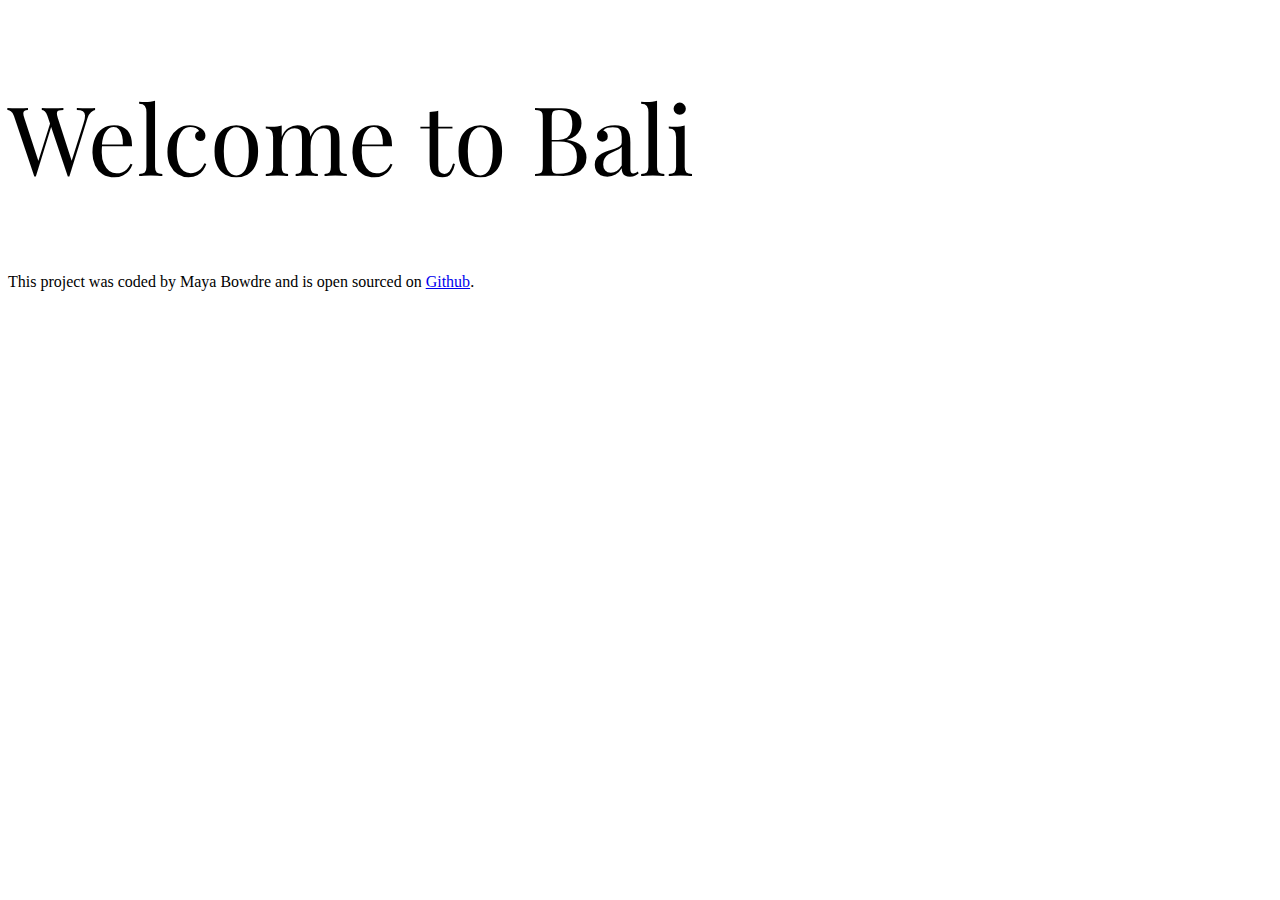
==== index.html @ be94cebc "Fix Structure" ====
<!DOCTYPE html>
<html lang="en">
  <head>
    <meta charset="UTF-8" />
    <meta name="viewport" content="width=device-width, initial-scale=1.0" />
    <link rel="stylesheet" href="src/styles.css" />
    <link rel="preconnect" href="https://fonts.googleapis.com" />
    <link rel="preconnect" href="https://fonts.gstatic.com" crossorigin />
    <link
      href="https://fonts.googleapis.com/css2?family=Playfair+Display:ital,wght@0,400..900;1,400..900&family=Poppins:ital,wght@0,100;0,200;0,300;0,400;0,500;0,600;0,700;0,800;0,900;1,100;1,200;1,300;1,400;1,500;1,600;1,700;1,800;1,900&display=swap"
      rel="stylesheet"
    />

    <title>Welcome to Bali</title>
  </head>
  <body>
    <h1>Welcome to Bali</h1>
    <footer>
      This project was coded by Maya Bowdre and is open sourced on
      <a href="https://github.com/mbowdre">Github</a>.
    </footer>
  </body>
</html>
---- src/styles.css ----
h1 {
  font-family: "Playfair Display";
  font-style: normal;
  font-weight: 400;
  font-size: 96px;
  line-height: 144px;
}
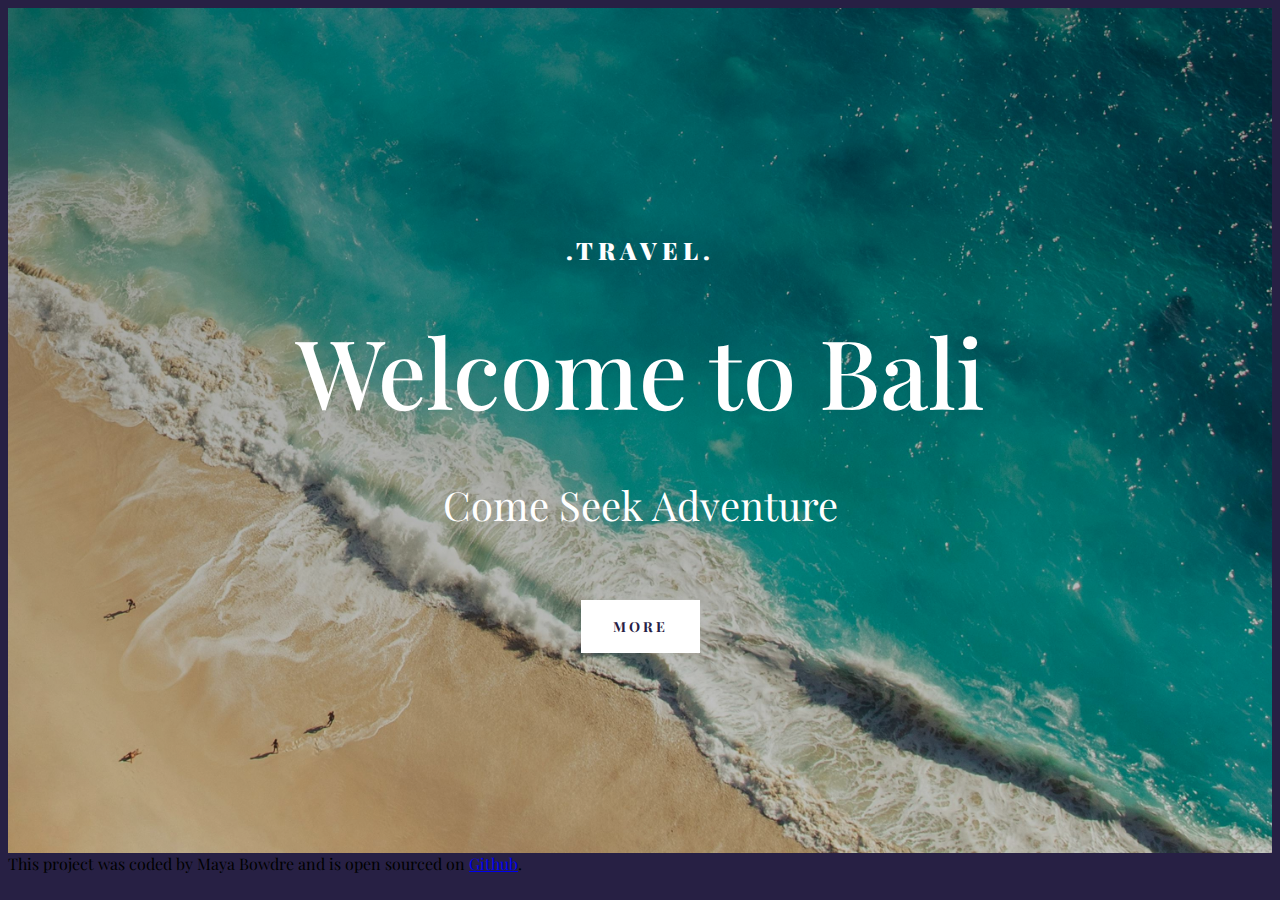
==== commit ba6a0da9: "Added background to header" ====
--- a/index.html
+++ b/index.html
@@ -14,10 +14,18 @@
     <title>Welcome to Bali</title>
   </head>
   <body>
-    <h1>Welcome to Bali</h1>
-    <footer>
-      This project was coded by Maya Bowdre and is open sourced on
-      <a href="https://github.com/mbowdre">Github</a>.
-    </footer>
+    <div class="container">
+      <header>
+        <h3>.TRAVEL.</h3>
+        <h1>Welcome to Bali</h1>
+        <h2>Come Seek Adventure</h2>
+        <a href="#">More</a>
+      </header>
+
+      <footer>
+        This project was coded by Maya Bowdre and is open sourced on
+        <a href="https://github.com/mbowdre">Github</a>.
+      </footer>
+    </div>
   </body>
 </html>
--- a/src/styles.css
+++ b/src/styles.css
@@ -1,7 +1,65 @@
-h1 {
+body {
   font-family: "Playfair Display";
-  font-style: normal;
+  background-color: #272044;
+}
+
+.container {
+  max-width: 1400px;
+  margin: 0 auto;
+}
+
+header {
+  background-image: linear-gradient(rgba(0, 0, 0, 0.4), rgba(0, 0, 0, 0.2)),
+    url("../images/bali-beach.jpg");
+  background-repeat: no-repeat;
+  background-size: cover;
+  color: white;
+  text-align: center;
+  padding: 200px 0;
+}
+header h1 {
+  font-weight: 500;
+  font-size: 96px;
+  line-height: 1.5;
+  margin: 30px 0;
+}
+
+header h2 {
   font-weight: 400;
-  font-size: 96px;
-  line-height: 144px;
+  font-size: 40px;
+  line-height: 1.5;
 }
+header h3 {
+  font-weight: 900;
+  font-size: 24px;
+  line-height: 1.5;
+  letter-spacing: 5px;
+}
+header a {
+  font-weight: 700;
+  font-size: 14px;
+  line-height: 1.5;
+  text-align: center;
+  color: #272044;
+  letter-spacing: 3px;
+  padding: 16px 32px;
+  display: inline-block;
+  text-transform: uppercase;
+  background-color: white;
+  text-decoration: none;
+  margin-top: 32px;
+}
+@media (max-width: 800px) {
+  header {
+    padding: 60px 0;
+  }
+  header h1 {
+    font-size: 48px;
+  }
+  header h2 {
+    font-size: 20px;
+  }
+  header h3 {
+    font-size: 12px;
+  }
+}
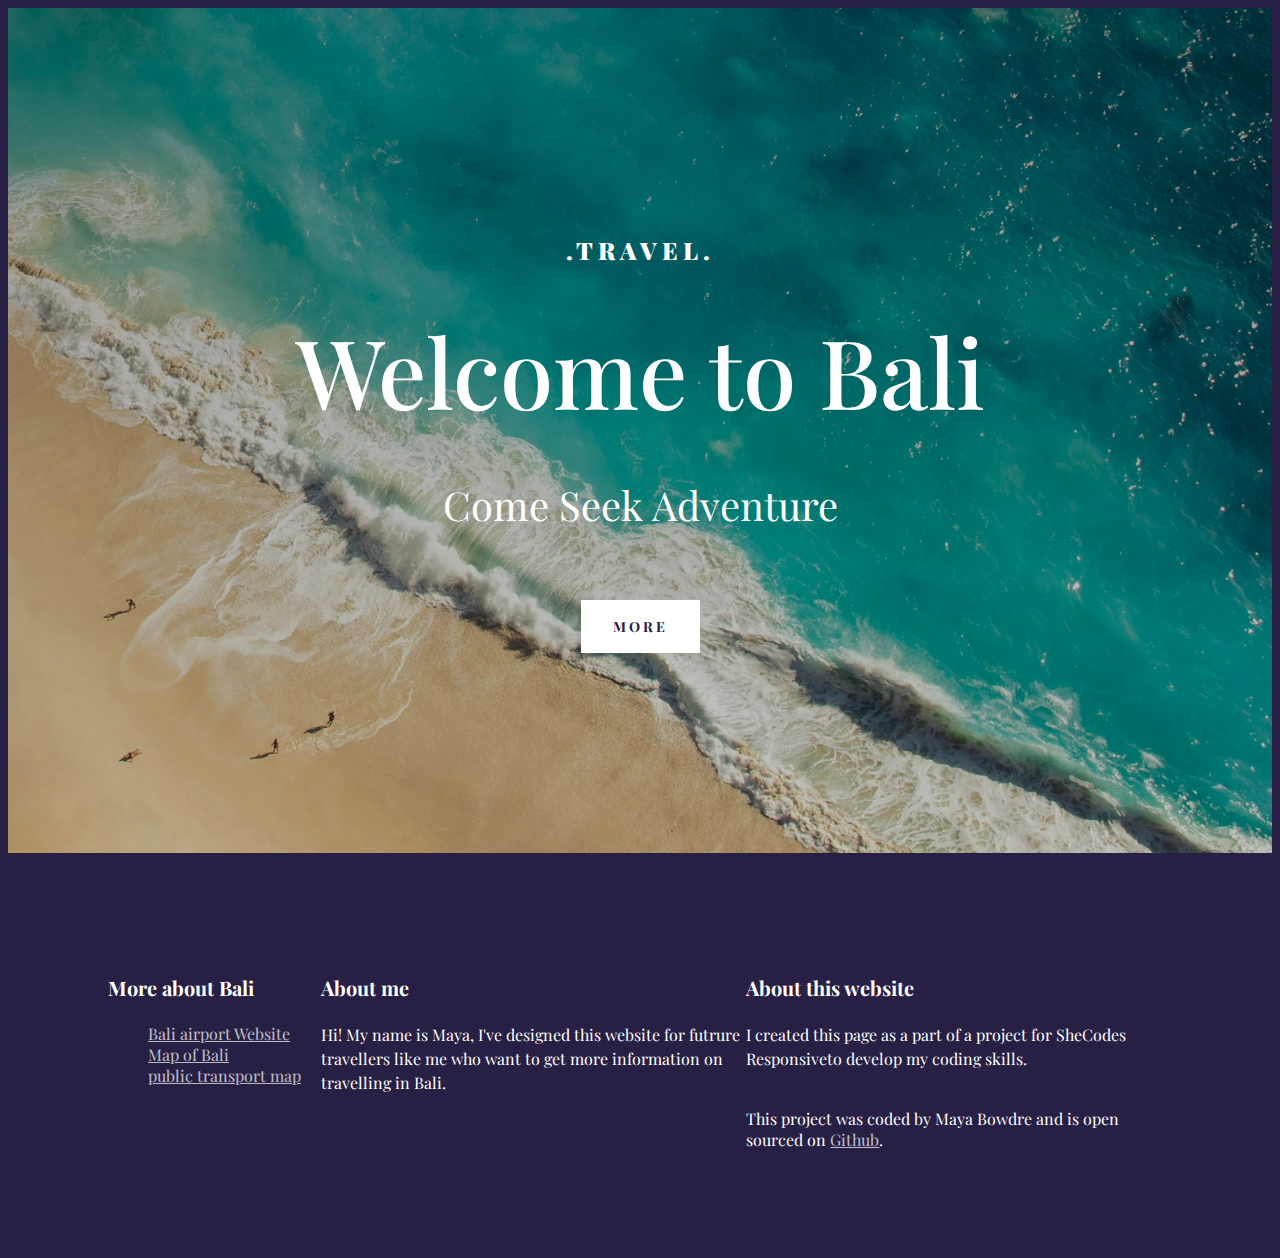
==== commit 6e59e36b: "Designing footer" ====
--- a/index.html
+++ b/index.html
@@ -23,8 +23,45 @@
       </header>
 
       <footer>
-        This project was coded by Maya Bowdre and is open sourced on
-        <a href="https://github.com/mbowdre">Github</a>.
+        <section class="grid">
+          <div>
+            <h3>More about Bali</h3>
+            <ul>
+              <li>
+                <a href="https://bali-airport.com/en" target="_blank"
+                  >Bali airport Website</a
+                >
+              </li>
+              <li>
+                <a href="https://bali.com/map/" target="_blank">Map of Bali</a>
+              </li>
+              <li>
+                <a
+                  href="https://kura2bus.com/ubud-shuttles/route-map"
+                  target="_blank"
+                  >public transport map</a
+                >
+              </li>
+            </ul>
+          </div>
+          <div>
+            <h3>About me</h3>
+            <p>
+              Hi! My name is Maya, I've designed this website for futrure
+              travellers like me who want to get more information on travelling
+              in Bali.
+            </p>
+          </div>
+          <div>
+            <h3>About this website</h3>
+            <p>
+              I created this page as a part of a project for SheCodes
+              Responsiveto develop my coding skills.
+            </p>
+            <br />This project was coded by Maya Bowdre and is open sourced on
+            <a href="https://github.com/mbowdre" target="_blank">Github</a>.
+          </div>
+        </section>
       </footer>
     </div>
   </body>
--- a/src/styles.css
+++ b/src/styles.css
@@ -6,6 +6,11 @@
 .container {
   max-width: 1400px;
   margin: 0 auto;
+}
+
+.grid {
+  display: grid;
+  grid-template-columns: 1fr 2fr 2fr;
 }
 
 header {
@@ -49,7 +54,42 @@
   text-decoration: none;
   margin-top: 32px;
 }
-@media (max-width: 800px) {
+section {
+  max-width: 1200px;
+  margin: 0 auto;
+}
+footer {
+  color: white;
+  background-image: linear-gradient(
+      rgba(39, 32, 68, 0.8),
+      rgba(39, 32, 68, 0.8)
+    ),
+    url("../images/background.jpg");
+  background-repeat: no-repeat;
+  background-size: cover;
+  padding: 100px;
+}
+
+footer h3 {
+  font-weight: 700;
+  font-size: 20px;
+  line-height: 30px;
+}
+footer p {
+  font-weight: 400;
+  font-size: 16px;
+  line-height: 24px;
+}
+footer li {
+  list-style: none;
+  margin: 0;
+  padding: 0;
+}
+footer a {
+  color: white;
+  opacity: 0.7;
+}
+@media (max-width: 960px) {
   header {
     padding: 60px 0;
   }
@@ -62,4 +102,9 @@
   header h3 {
     font-size: 12px;
   }
+  .grid {
+    display: grid;
+    grid-template-columns: 1fr;
+    margin: 0;
+  }
 }
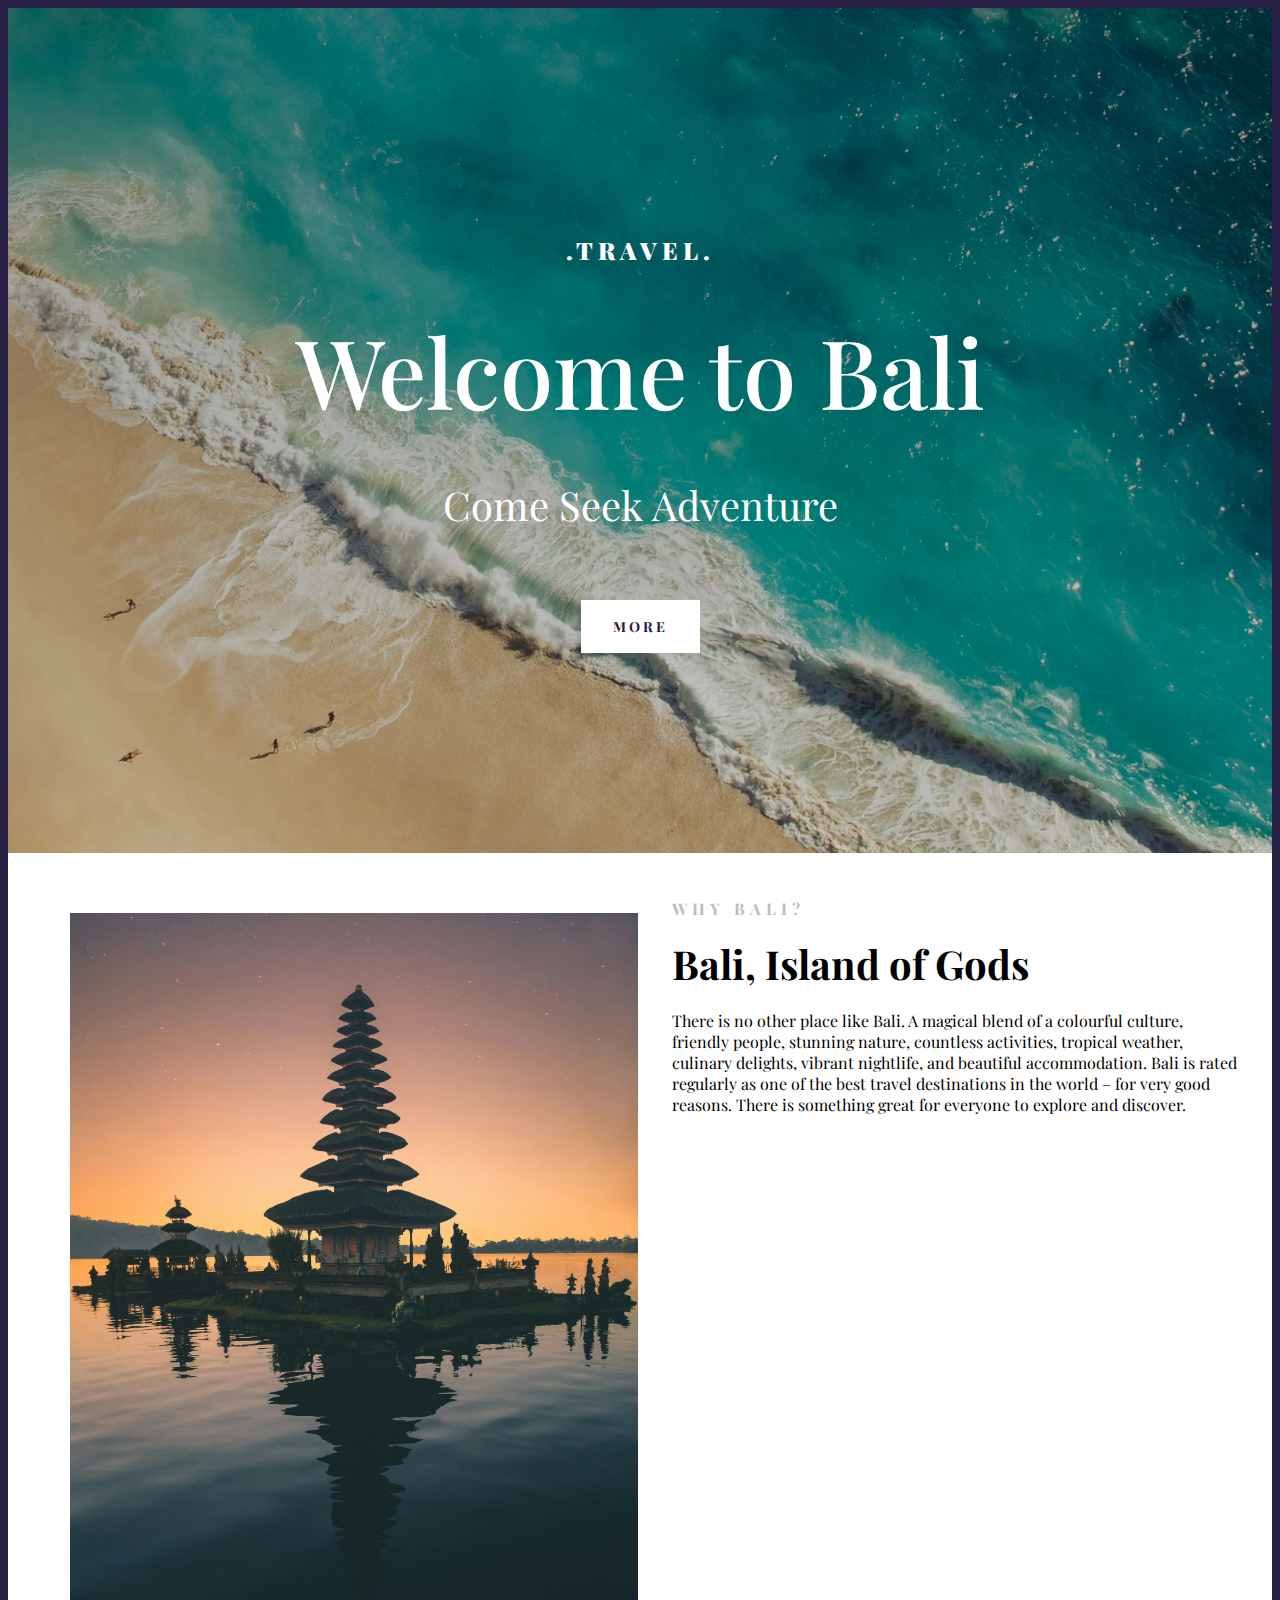
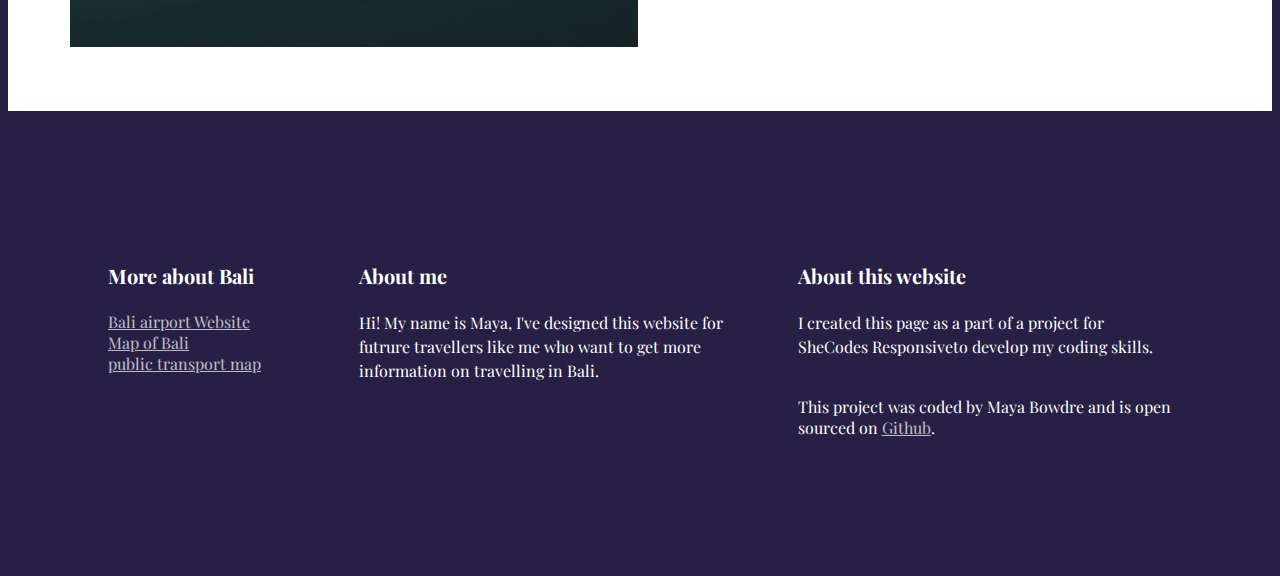
==== commit f384e4c0: "Added main section" ====
--- a/index.html
+++ b/index.html
@@ -21,9 +21,28 @@
         <h2>Come Seek Adventure</h2>
         <a href="#">More</a>
       </header>
+      <main>
+        <section class="grid grid-2-column">
+          <div>
+            <img src="images/bali-temple.jpg" alt="" class="img-responsive" />
+          </div>
+          <div>
+            <h2>Why Bali?</h2>
+            <h3>Bali, Island of Gods</h3>
+            <p>
+              There is no other place like Bali. A magical blend of a colourful
+              culture, friendly people, stunning nature, countless activities,
+              tropical weather, culinary delights, vibrant nightlife, and
+              beautiful accommodation. Bali is rated regularly as one of the
+              best travel destinations in the world – for very good reasons.
+              There is something great for everyone to explore and discover.
+            </p>
+          </div>
+        </section>
+      </main>
 
       <footer>
-        <section class="grid">
+        <section class="grid grid-3-column">
           <div>
             <h3>More about Bali</h3>
             <ul>
--- a/src/styles.css
+++ b/src/styles.css
@@ -10,7 +10,18 @@
 
 .grid {
   display: grid;
+  grid-gap: 64px;
+}
+.grid-2-column {
+  grid-template-columns: 1fr 1fr;
+}
+.grid-3-column {
   grid-template-columns: 1fr 2fr 2fr;
+}
+.img-responsive {
+  max-width: 100%;
+  margin: auto;
+  padding: 30px;
 }
 
 header {
@@ -54,9 +65,30 @@
   text-decoration: none;
   margin-top: 32px;
 }
+main {
+  background-color: white;
+}
+main h2 {
+  font-weight: 700;
+  font-size: 16px;
+  line-height: 24px;
+
+  letter-spacing: 5px;
+  color: #272044;
+  opacity: 0.3;
+  text-transform: uppercase;
+}
+main h3 {
+  font-weight: 700;
+  font-size: 40px;
+  line-height: 1.5;
+  margin: 0;
+}
+
 section {
   max-width: 1200px;
   margin: 0 auto;
+  padding: 30px 0;
 }
 footer {
   color: white;
@@ -80,7 +112,7 @@
   font-size: 16px;
   line-height: 24px;
 }
-footer li {
+footer ul {
   list-style: none;
   margin: 0;
   padding: 0;
@@ -102,9 +134,29 @@
   header h3 {
     font-size: 12px;
   }
+
+  footer h3 {
+    font-weight: 500;
+    font-size: 16px;
+    line-height: 20px;
+  }
+  footer p {
+    font-weight: 300;
+    font-size: 14px;
+    line-height: 16px;
+  }
+  main section {
+    padding: 20px;
+  }
   .grid {
     display: grid;
     grid-template-columns: 1fr;
     margin: 0;
+    grid-gap: 30px;
+  }
+  .img-responsive {
+    max-width: 100%;
+    margin: auto;
+    padding: 20px 0;
   }
 }
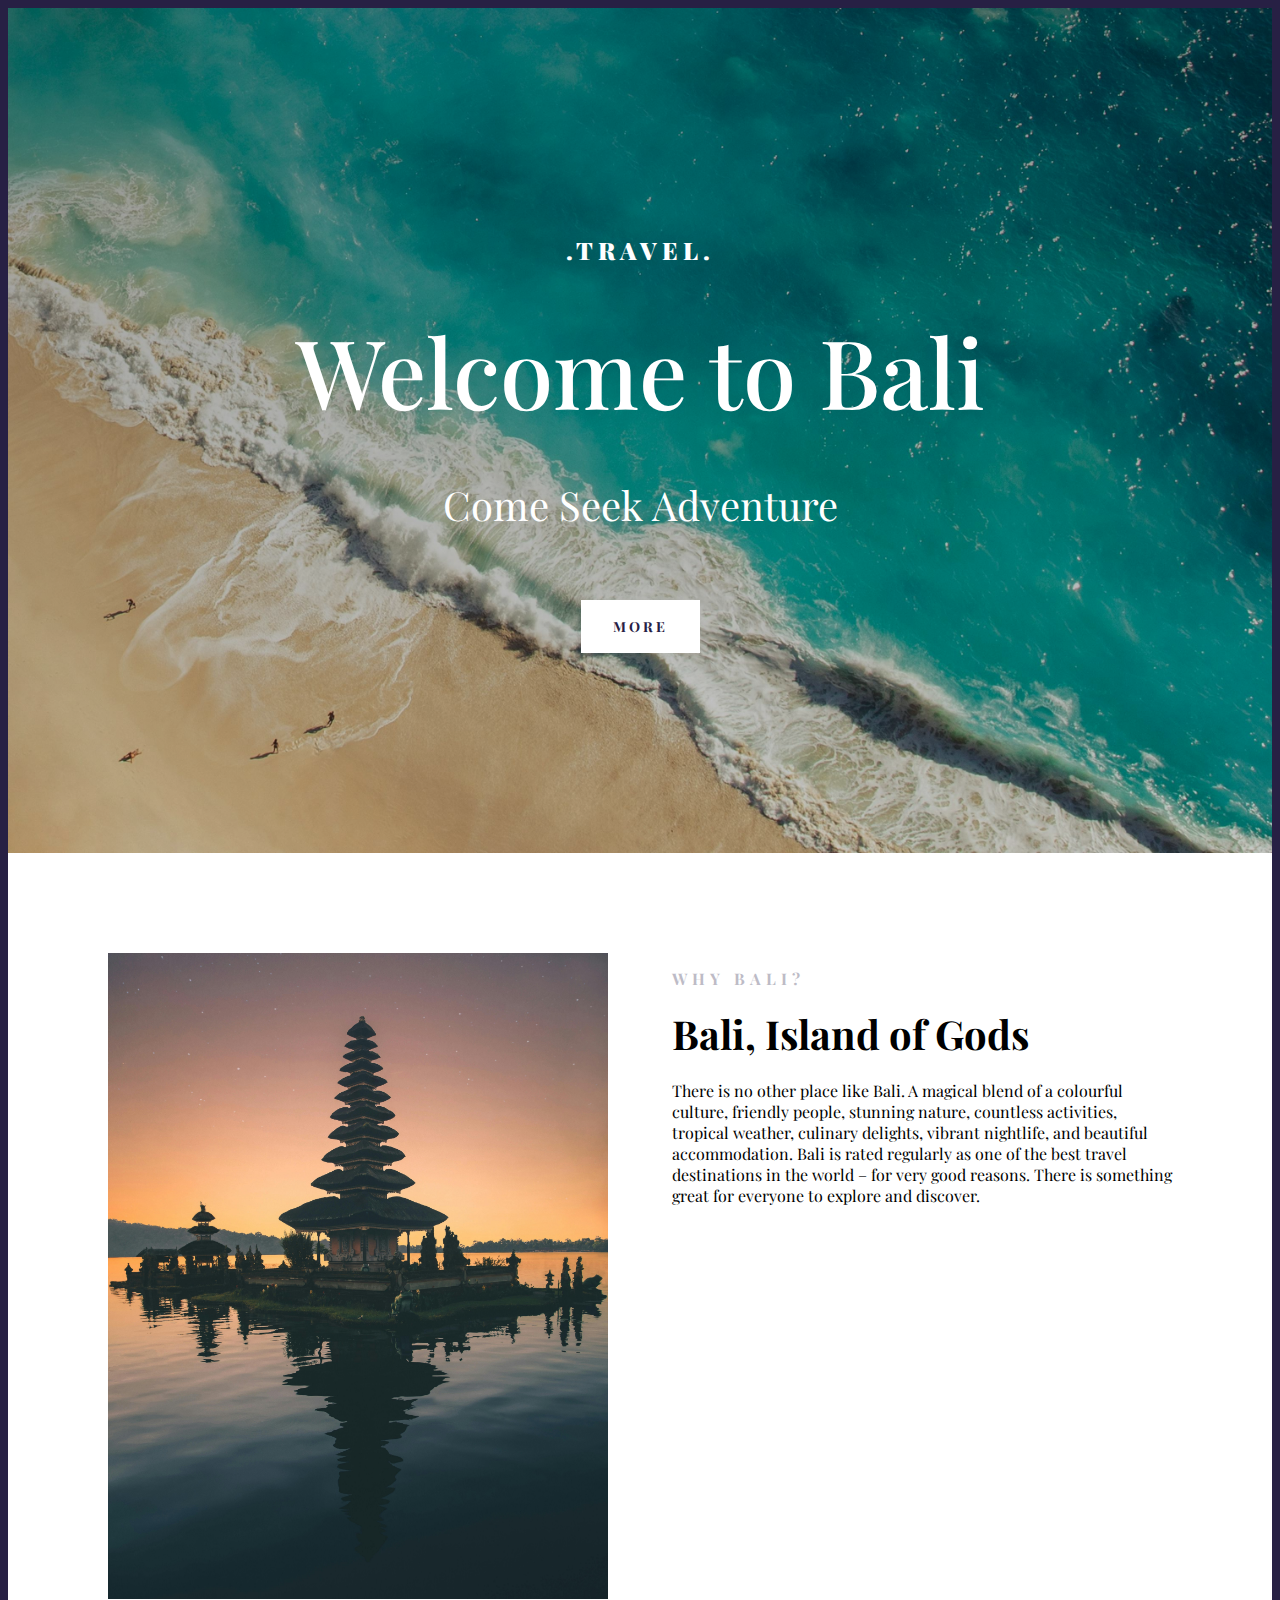
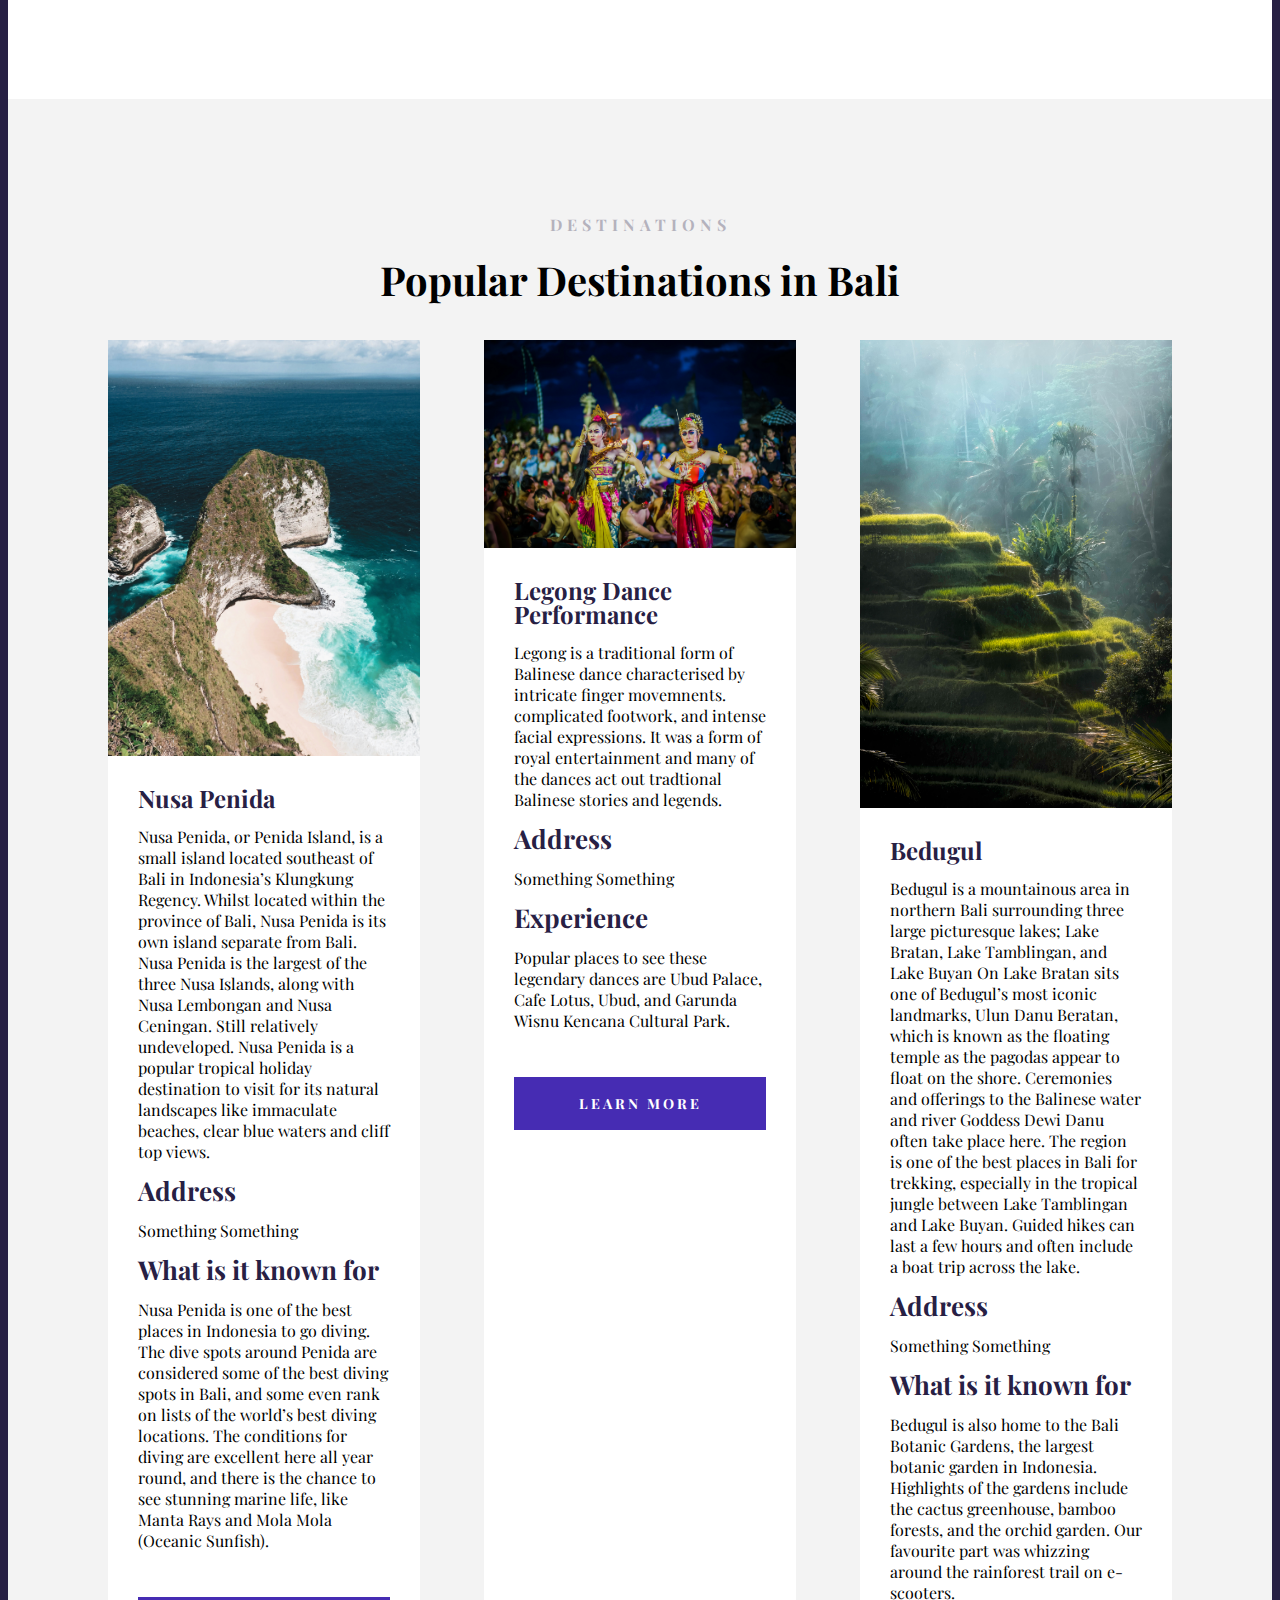
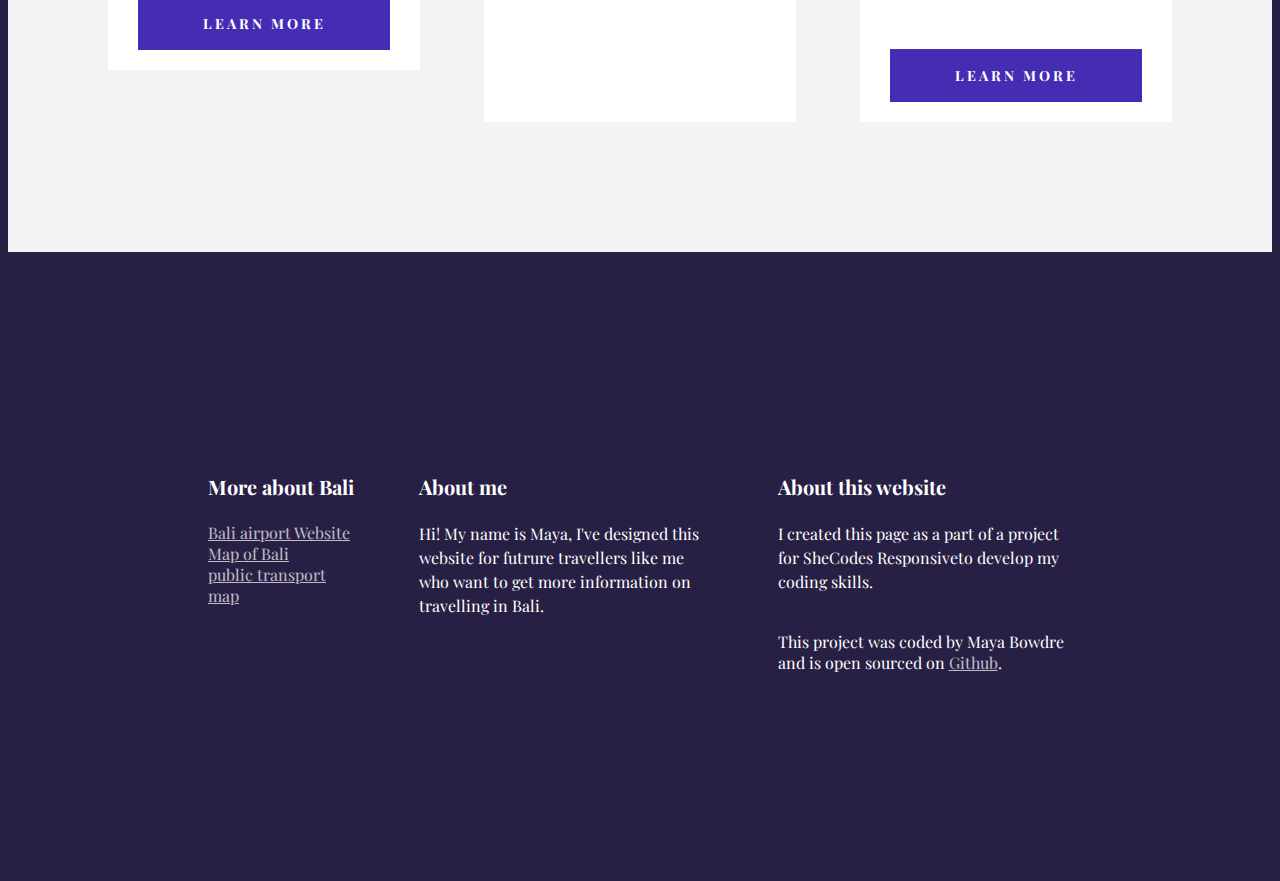
==== commit 26313582: "Created grids" ====
--- a/index.html
+++ b/index.html
@@ -39,6 +39,137 @@
             </p>
           </div>
         </section>
+        <section class="secondary">
+          <h2 class="text-center">DESTINATIONS</h2>
+          <h3 class="text-center">Popular Destinations in Bali</h3>
+
+          <div class="grid grid-3-columns">
+            <div class="grid-3-columns">
+              <div class="card">
+                <div class="card-header">
+                  <img
+                    src="images/nusa-penida.jpg"
+                    alt=""
+                    class="img-responsive"
+                  />
+                </div>
+                <div class="card-body">
+                  <h4>Nusa Penida</h4>
+                  <p>
+                    Nusa Penida, or Penida Island, is a small island located
+                    southeast of Bali in Indonesia’s Klungkung Regency. Whilst
+                    located within the province of Bali, Nusa Penida is its own
+                    island separate from Bali. Nusa Penida is the largest of the
+                    three Nusa Islands, along with Nusa Lembongan and Nusa
+                    Ceningan. Still relatively undeveloped. Nusa Penida is a
+                    popular tropical holiday destination to visit for its
+                    natural landscapes like immaculate beaches, clear blue
+                    waters and cliff top views.
+                  </p>
+                  <h5>Address</h5>
+                  <p>Something Something</p>
+                  <h5>What is it known for</h5>
+                  <p>
+                    Nusa Penida is one of the best places in Indonesia to go
+                    diving. The dive spots around Penida are considered some of
+                    the best diving spots in Bali, and some even rank on lists
+                    of the world’s best diving locations. The conditions for
+                    diving are excellent here all year round, and there is the
+                    chance to see stunning marine life, like Manta Rays and Mola
+                    Mola (Oceanic Sunfish).
+                  </p>
+                </div>
+                <div class="card-footer">
+                  <a
+                    class="btn"
+                    href="https://www.virginaustralia.com/au/en/destinations/bali/best-islands-near-bali/nusa-islands/penida/"
+                    target="_blank"
+                    >Learn More</a
+                  >
+                </div>
+              </div>
+            </div>
+
+            <div class="card">
+              <div class="card-header">
+                <img
+                  src="images/bali-dancers.jpg"
+                  alt=""
+                  class="img-responsive"
+                />
+              </div>
+              <div class="card-body">
+                <h4>Legong Dance Performance</h4>
+                <p>
+                  Legong is a traditional form of Balinese dance characterised
+                  by intricate finger movemnents. complicated footwork, and
+                  intense facial expressions. It was a form of royal
+                  entertainment and many of the dances act out tradtional
+                  Balinese stories and legends.
+                </p>
+                <h5>Address</h5>
+                <p>Something Something</p>
+                <h5>Experience</h5>
+                <p>
+                  Popular places to see these legendary dances are Ubud Palace,
+                  Cafe Lotus, Ubud, and Garunda Wisnu Kencana Cultural Park.
+                </p>
+              </div>
+              <div class="card-footer">
+                <a
+                  class="btn"
+                  href="https://www.virginaustralia.com/au/en/destinations/bali/best-islands-near-bali/nusa-islands/penida/"
+                  target="_blank"
+                  >Learn More</a
+                >
+              </div>
+            </div>
+
+            <div class="card">
+              <div class="card-header">
+                <img
+                  src="images/Bali-forest.jpg"
+                  alt=""
+                  class="img-responsive"
+                />
+              </div>
+              <div class="card-body">
+                <h4>Bedugul</h4>
+                <p>
+                  Bedugul is a mountainous area in northern Bali surrounding
+                  three large picturesque lakes; Lake Bratan, Lake Tamblingan,
+                  and Lake Buyan On Lake Bratan sits one of Bedugul’s most
+                  iconic landmarks, Ulun Danu Beratan, which is known as the
+                  floating temple as the pagodas appear to float on the shore.
+                  Ceremonies and offerings to the Balinese water and river
+                  Goddess Dewi Danu often take place here. The region is one of
+                  the best places in Bali for trekking, especially in the
+                  tropical jungle between Lake Tamblingan and Lake Buyan. Guided
+                  hikes can last a few hours and often include a boat trip
+                  across the lake.
+                </p>
+                <h5>Address</h5>
+                <p>Something Something</p>
+                <h5>What is it known for</h5>
+                <p>
+                  Bedugul is also home to the Bali Botanic Gardens, the largest
+                  botanic garden in Indonesia. Highlights of the gardens include
+                  the cactus greenhouse, bamboo forests, and the orchid garden.
+                  Our favourite part was whizzing around the rainforest trail on
+                  e-scooters.
+                </p>
+              </div>
+              <div class="card-footer">
+                <a
+                  class="btn"
+                  href="https://www.virginaustralia.com/au/en/destinations/bali/best-islands-near-bali/nusa-islands/penida/"
+                  target="_blank"
+                  >Learn More</a
+                >
+              </div>
+            </div>
+          </div>
+        </section>
       </main>
 
       <footer>
--- a/src/styles.css
+++ b/src/styles.css
@@ -12,16 +12,45 @@
   display: grid;
   grid-gap: 64px;
 }
+.text-center {
+  text-align: center;
+}
 .grid-2-column {
   grid-template-columns: 1fr 1fr;
 }
 .grid-3-column {
   grid-template-columns: 1fr 2fr 2fr;
 }
+.grid-3-columns {
+  grid-template-columns: 1fr 1fr 1fr;
+}
+.card {
+  background: white;
+  margin: 30px 0;
+}
+.card-body {
+  padding: 30px;
+}
+.card-footer {
+  padding: 0 30px 20px;
+}
+.btn {
+  display: block;
+  color: white;
+  font-weight: 700;
+  font-size: 14px;
+  line-height: 21px;
+  text-align: center;
+  letter-spacing: 3px;
+  text-transform: uppercase;
+  padding: 16px;
+  background-color: #462cb3;
+  text-decoration: none;
+}
+
 .img-responsive {
-  max-width: 100%;
-  margin: auto;
-  padding: 30px;
+  width: 100%;
+  display: block;
 }
 
 header {
@@ -85,10 +114,28 @@
   margin: 0;
 }
 
+main h4 {
+  font-weight: 700;
+  font-size: 24px;
+  line-height: 1;
+  color: #272044;
+  margin: 0;
+}
+main h5 {
+  font-weight: 700;
+  font-size: 26px;
+  line-height: 1;
+  color: #272044;
+  margin: 0;
+}
+
 section {
-  max-width: 1200px;
+  max-width: 100%;
   margin: 0 auto;
-  padding: 30px 0;
+  padding: 100px;
+}
+.secondary {
+  background: #f3f3f3;
 }
 footer {
   color: white;
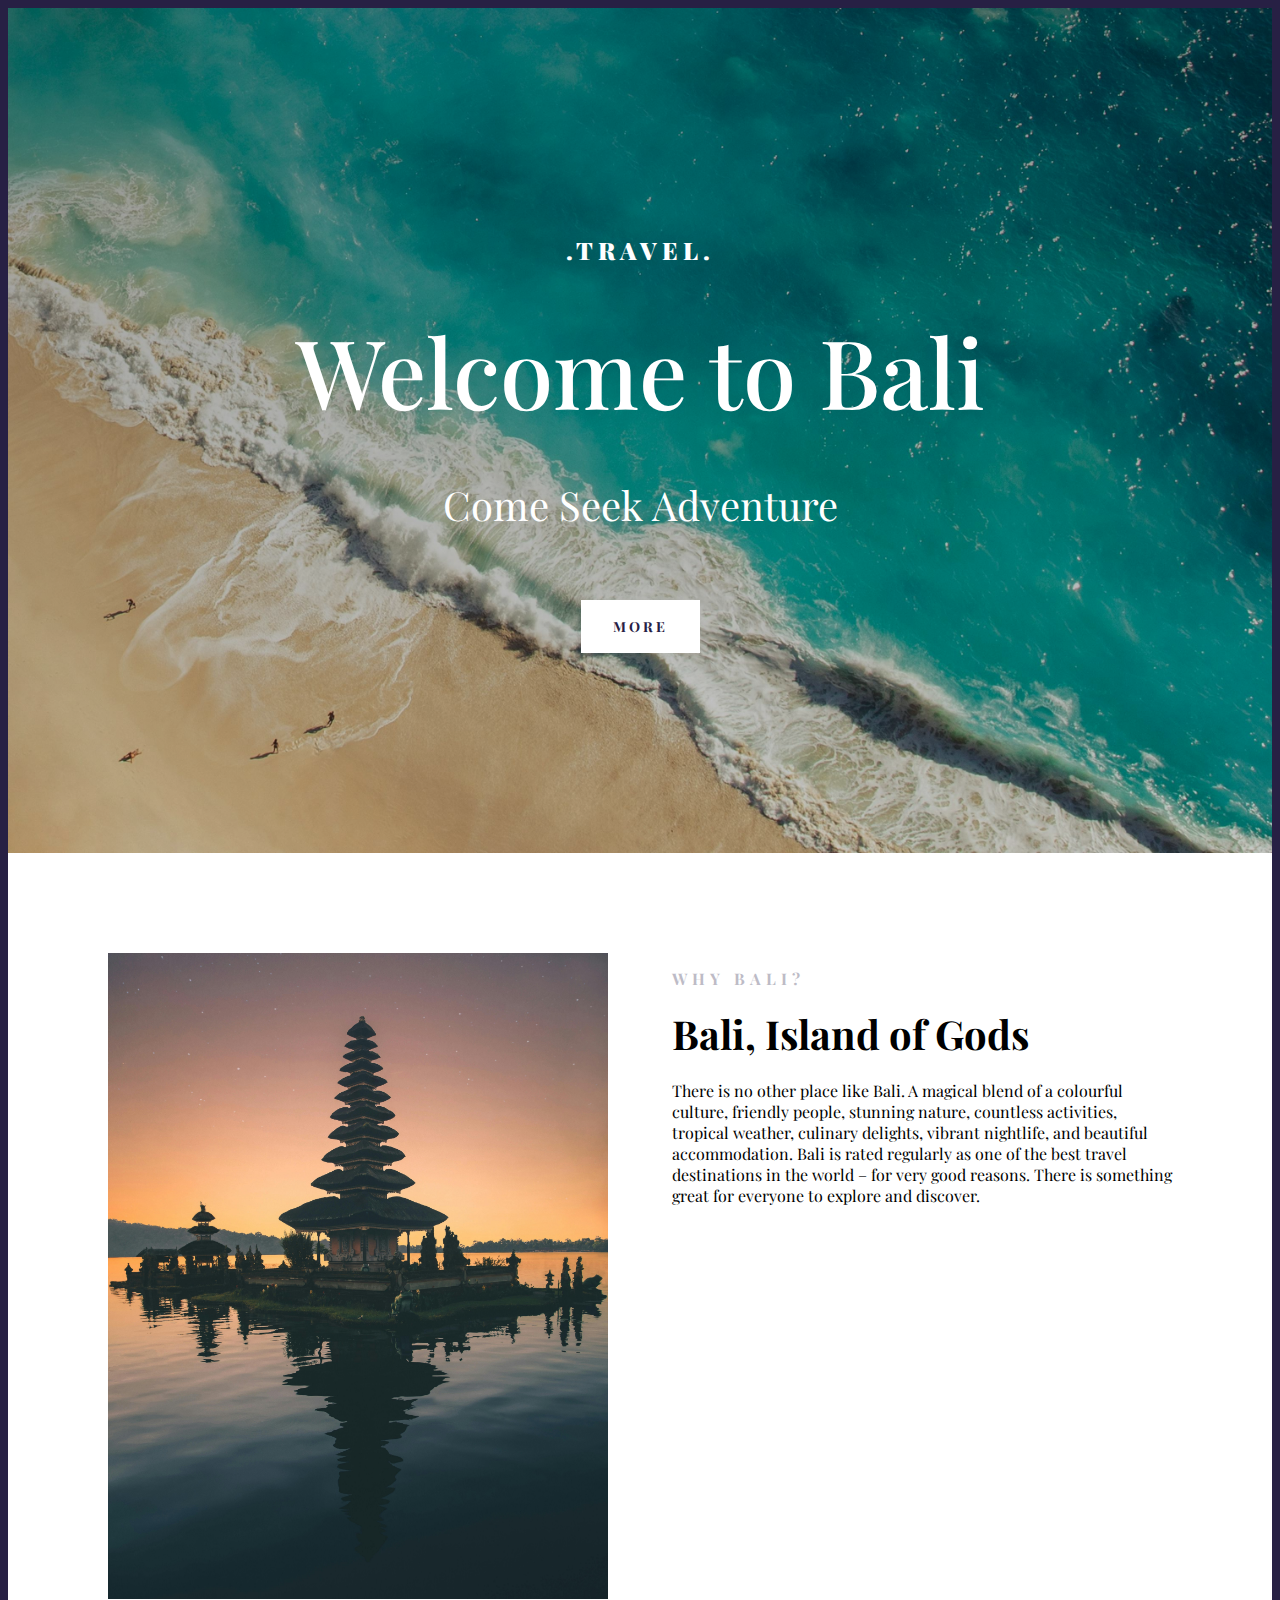
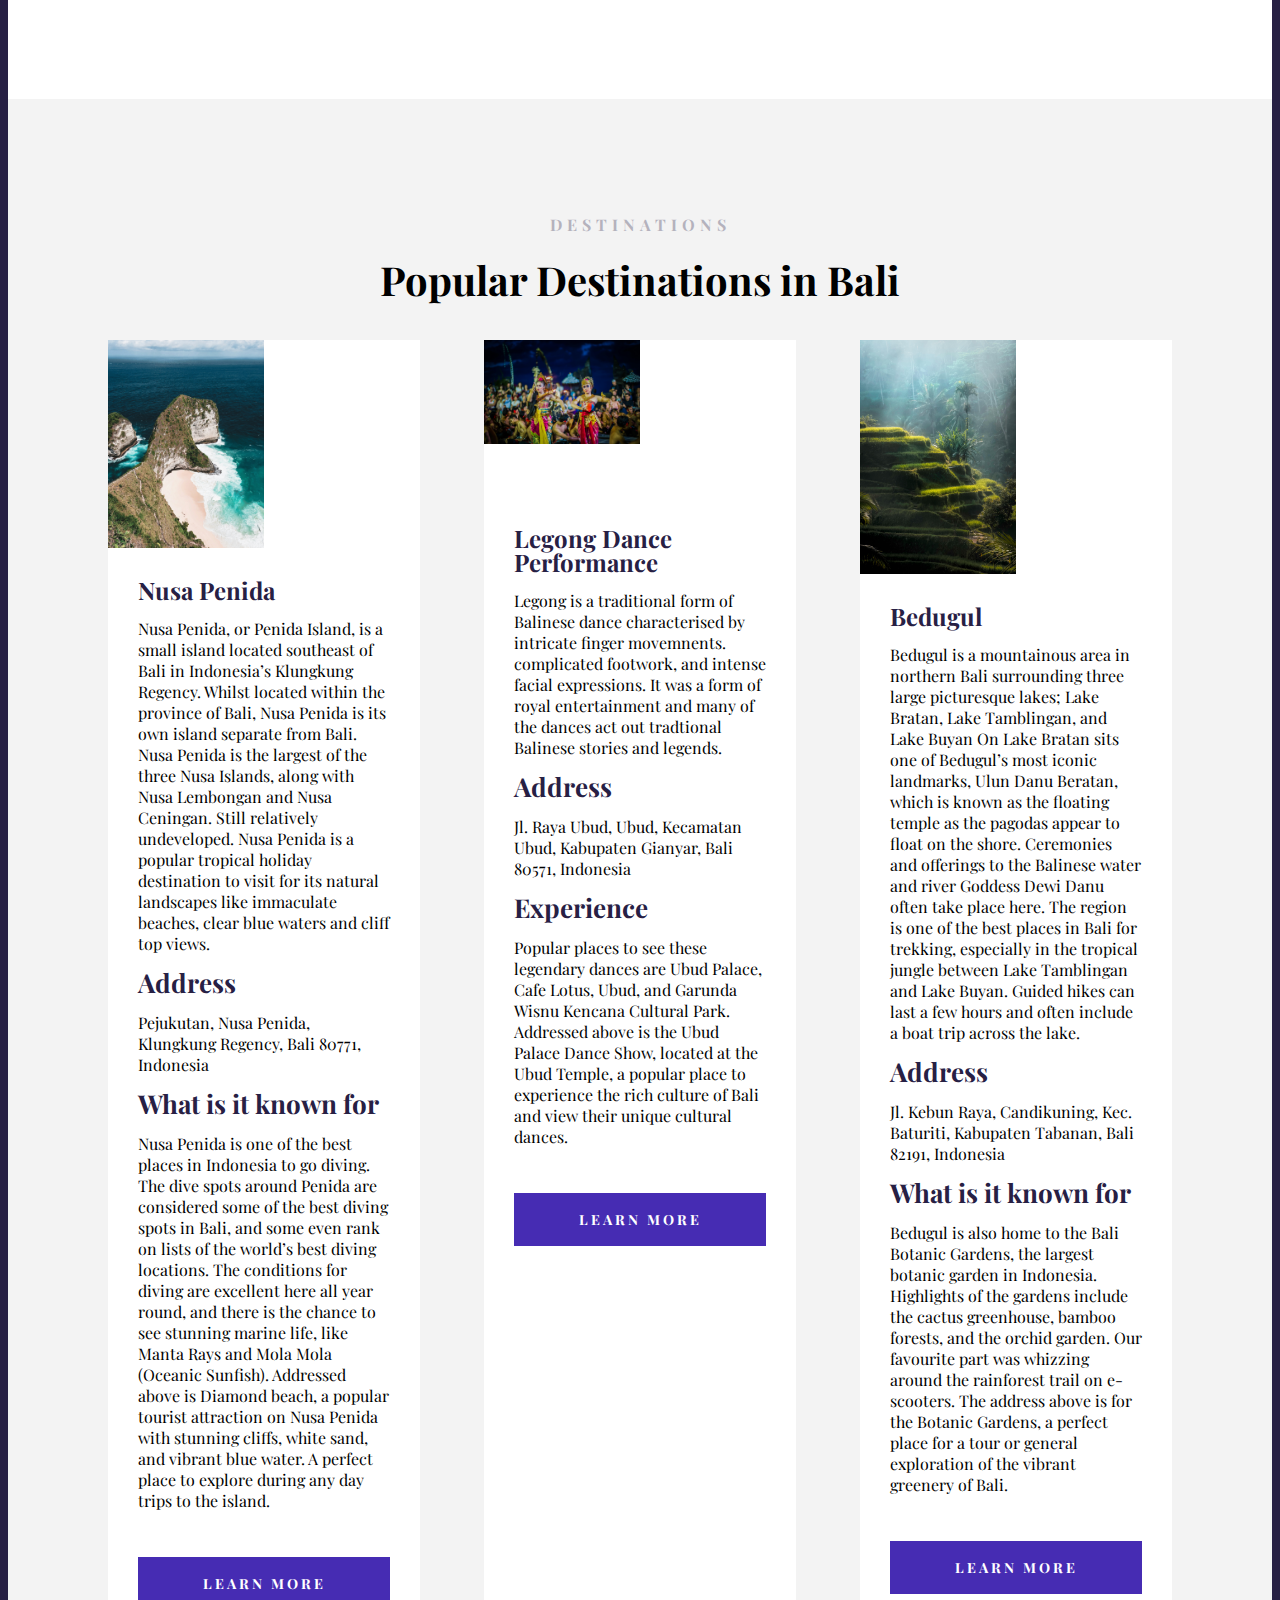
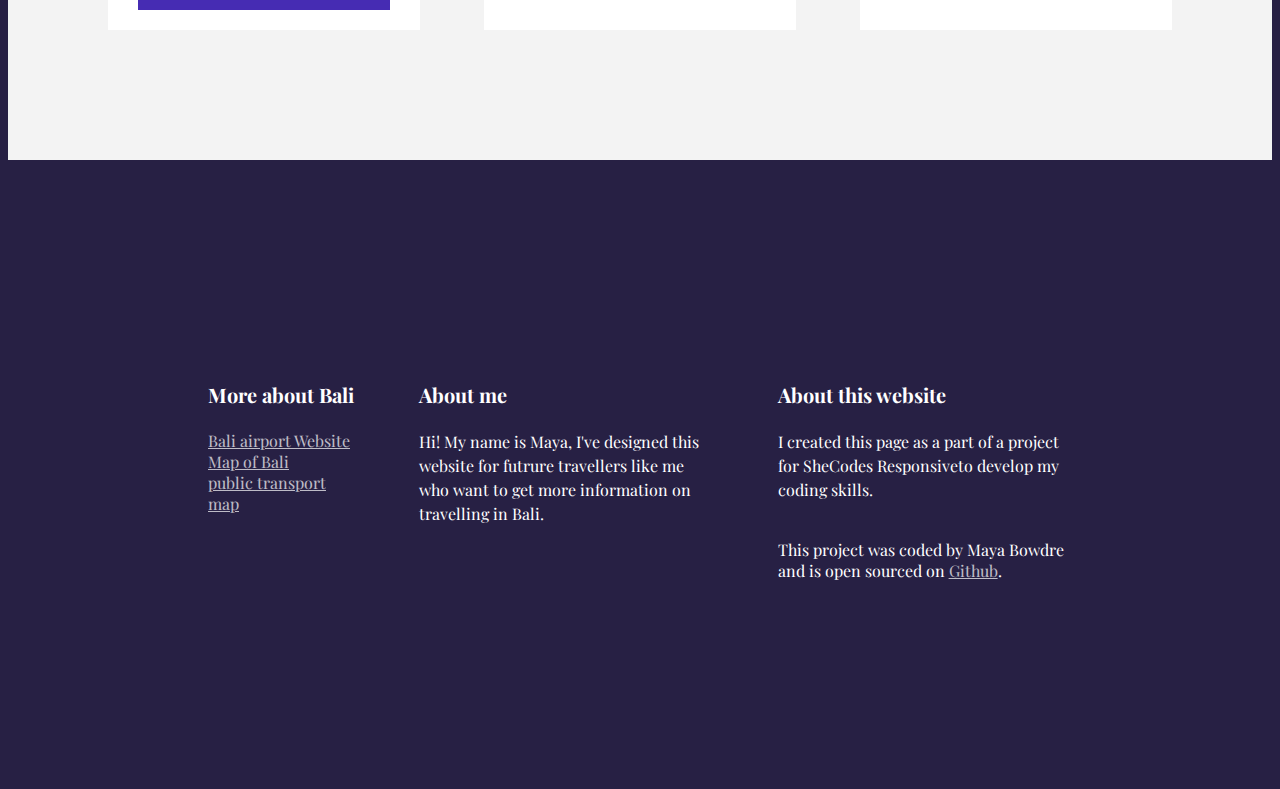
==== commit c6a6eac6: "Responsive google maps embed" ====
--- a/index.html
+++ b/index.html
@@ -46,12 +46,20 @@
           <div class="grid grid-3-columns">
             <div class="grid-3-columns">
               <div class="card">
-                <div class="card-header">
+                <div class="card-header grid grid-2-column">
                   <img
                     src="images/nusa-penida.jpg"
                     alt=""
                     class="img-responsive"
                   />
+                  <iframe
+                    src="https://www.google.com/maps/embed?pb=!1m18!1m12!1m3!1d3943.1162247120947!2d115.61765327501587!3d-8.775134791276407!2m3!1f0!2f0!3f0!3m2!1i1024!2i768!4f13.1!3m3!1m2!1s0x2dd277161f77ae31%3A0xdad8747b0363d8d!2sDiamond%20Beach!5e0!3m2!1sen!2sus!4v1727555633228!5m2!1sen!2sus"
+                    class="embed"
+                    style="border: 0"
+                    allowfullscreen=""
+                    loading="lazy"
+                    referrerpolicy="no-referrer-when-downgrade"
+                  ></iframe>
                 </div>
                 <div class="card-body">
                   <h4>Nusa Penida</h4>
@@ -67,7 +75,10 @@
                     waters and cliff top views.
                   </p>
                   <h5>Address</h5>
-                  <p>Something Something</p>
+                  <p>
+                    Pejukutan, Nusa Penida, Klungkung Regency, Bali 80771,
+                    Indonesia
+                  </p>
                   <h5>What is it known for</h5>
                   <p>
                     Nusa Penida is one of the best places in Indonesia to go
@@ -76,7 +87,10 @@
                     of the world’s best diving locations. The conditions for
                     diving are excellent here all year round, and there is the
                     chance to see stunning marine life, like Manta Rays and Mola
-                    Mola (Oceanic Sunfish).
+                    Mola (Oceanic Sunfish). Addressed above is Diamond beach, a
+                    popular tourist attraction on Nusa Penida with stunning
+                    cliffs, white sand, and vibrant blue water. A perfect place
+                    to explore during any day trips to the island.
                   </p>
                 </div>
                 <div class="card-footer">
@@ -91,12 +105,19 @@
             </div>
 
             <div class="card">
-              <div class="card-header">
+              <div class="card-header grid grid-2-column">
                 <img
                   src="images/bali-dancers.jpg"
                   alt=""
                   class="img-responsive"
-                />
+                /><iframe
+                  src="https://www.google.com/maps/embed?pb=!1m18!1m12!1m3!1d3945.92014634018!2d115.26292679999996!3d-8.507134499999998!2m3!1f0!2f0!3f0!3m2!1i1024!2i768!4f13.1!3m3!1m2!1s0x2dd23d612e5b2bab%3A0xa05ae5e9a7dcaf64!2sUbud%20Palace%20Legong%20Dance%20Show!5e0!3m2!1sen!2sus!4v1727557498961!5m2!1sen!2sus"
+                  class="embed"
+                  style="border: 0"
+                  allowfullscreen=""
+                  loading="lazy"
+                  referrerpolicy="no-referrer-when-downgrade"
+                ></iframe>
               </div>
               <div class="card-body">
                 <h4>Legong Dance Performance</h4>
@@ -108,11 +129,17 @@
                   Balinese stories and legends.
                 </p>
                 <h5>Address</h5>
-                <p>Something Something</p>
+                <p>
+                  Jl. Raya Ubud, Ubud, Kecamatan Ubud, Kabupaten Gianyar, Bali
+                  80571, Indonesia
+                </p>
                 <h5>Experience</h5>
                 <p>
                   Popular places to see these legendary dances are Ubud Palace,
                   Cafe Lotus, Ubud, and Garunda Wisnu Kencana Cultural Park.
+                  Addressed above is the Ubud Palace Dance Show, located at the
+                  Ubud Temple, a popular place to experience the rich culture of
+                  Bali and view their unique cultural dances.
                 </p>
               </div>
               <div class="card-footer">
@@ -126,12 +153,19 @@
             </div>
 
             <div class="card">
-              <div class="card-header">
+              <div class="card-header grid grid-2-column">
                 <img
                   src="images/Bali-forest.jpg"
                   alt=""
                   class="img-responsive"
-                />
+                /><iframe
+                  src="https://www.google.com/maps/embed?pb=!1m18!1m12!1m3!1d3948.267812927537!2d115.15420289999999!3d-8.276121500000002!2m3!1f0!2f0!3f0!3m2!1i1024!2i768!4f13.1!3m3!1m2!1s0x2dd1890c3c22210d%3A0x894393636ac67dc5!2sBali%20Botanical%20Garden!5e0!3m2!1sen!2sus!4v1727580723042!5m2!1sen!2sus"
+                  class="embed"
+                  style="border: 0"
+                  allowfullscreen=""
+                  loading="lazy"
+                  referrerpolicy="no-referrer-when-downgrade"
+                ></iframe>
               </div>
               <div class="card-body">
                 <h4>Bedugul</h4>
@@ -149,14 +183,19 @@
                   across the lake.
                 </p>
                 <h5>Address</h5>
-                <p>Something Something</p>
+                <p>
+                  Jl. Kebun Raya, Candikuning, Kec. Baturiti, Kabupaten Tabanan,
+                  Bali 82191, Indonesia
+                </p>
                 <h5>What is it known for</h5>
                 <p>
                   Bedugul is also home to the Bali Botanic Gardens, the largest
                   botanic garden in Indonesia. Highlights of the gardens include
                   the cactus greenhouse, bamboo forests, and the orchid garden.
                   Our favourite part was whizzing around the rainforest trail on
-                  e-scooters.
+                  e-scooters. The address above is for the Botanic Gardens, a
+                  perfect place for a tour or general exploration of the vibrant
+                  greenery of Bali.
                 </p>
               </div>
               <div class="card-footer">
--- a/src/styles.css
+++ b/src/styles.css
@@ -24,9 +24,17 @@
 .grid-3-columns {
   grid-template-columns: 1fr 1fr 1fr;
 }
+
+.embed {
+  width: 100%;
+  aspect-ratio: 1/1;
+}
 .card {
   background: white;
   margin: 30px 0;
+}
+.card-header.grid {
+  grid-gap: 0;
 }
 .card-body {
   padding: 30px;
@@ -206,4 +214,10 @@
     margin: auto;
     padding: 20px 0;
   }
-}
+  .card-header img {
+    display: none;
+  }
+  .embed {
+    aspect-ratio: 16/9;
+  }
+}
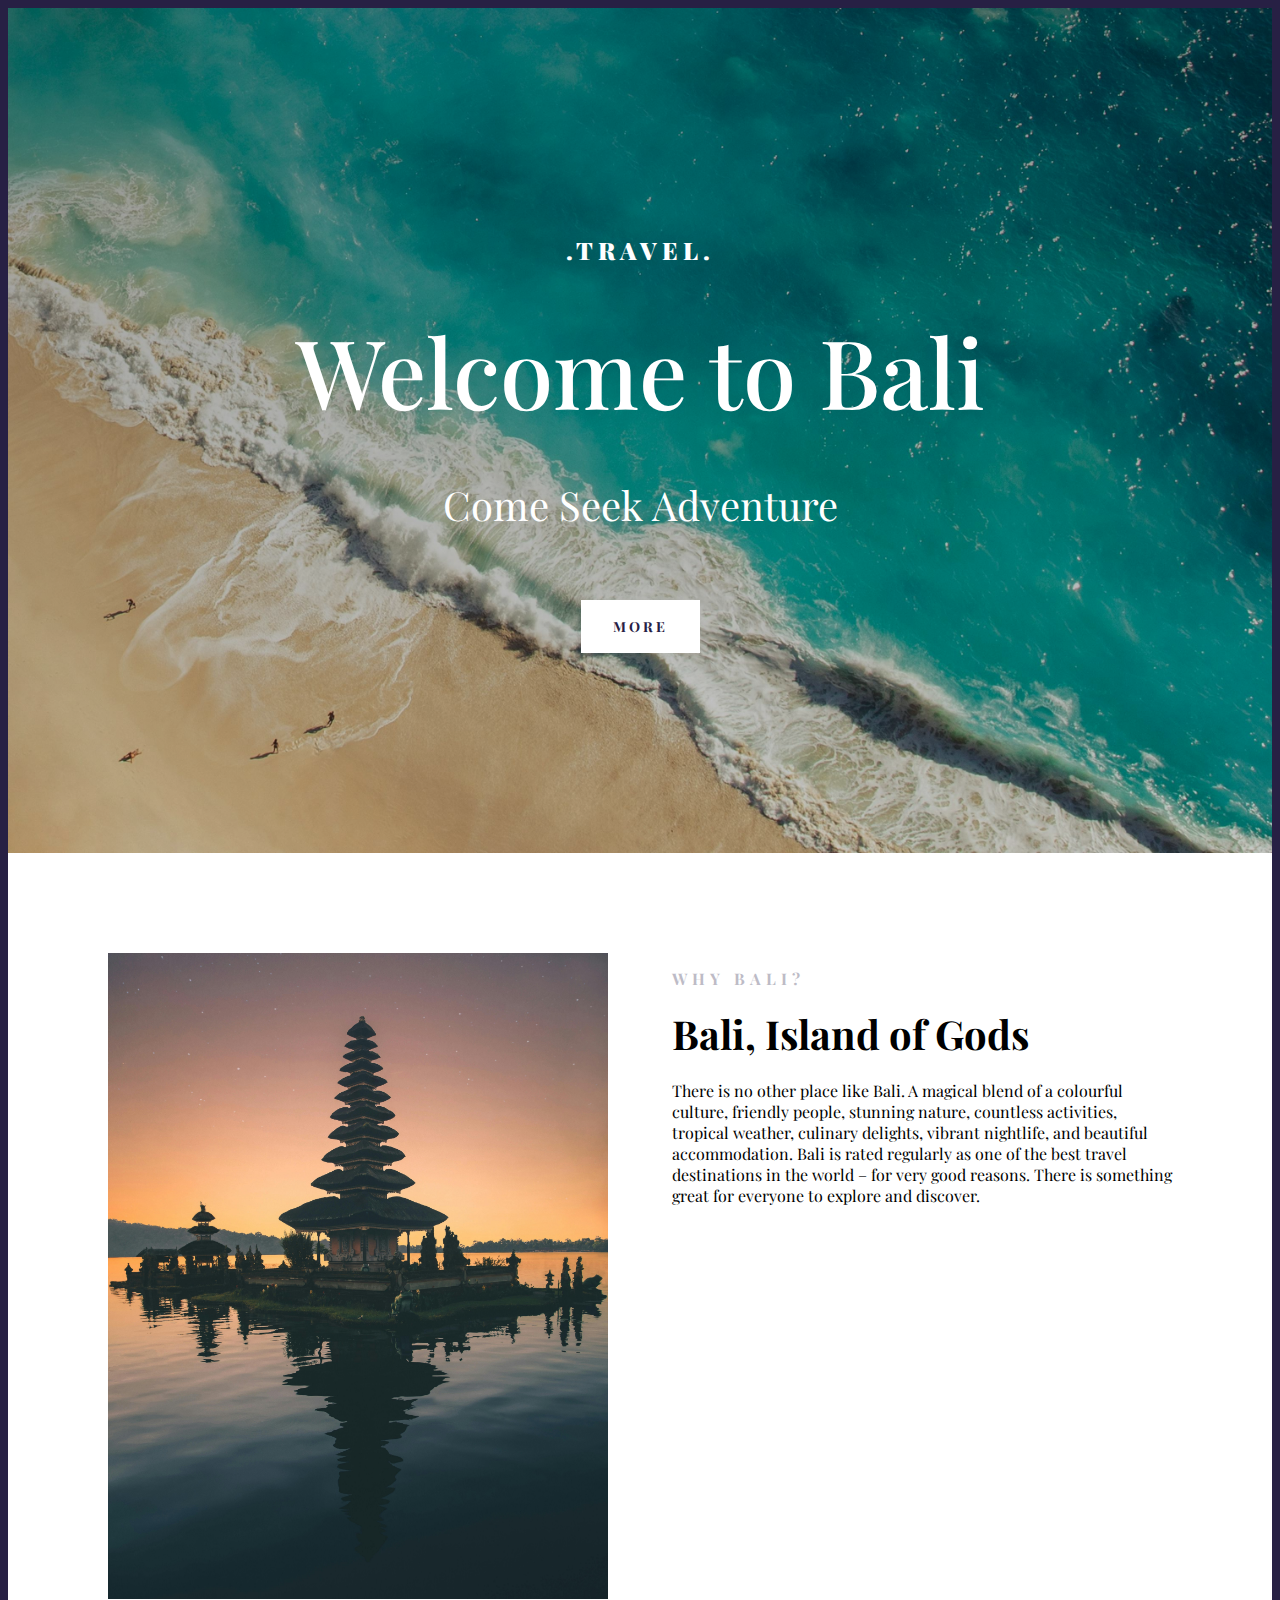
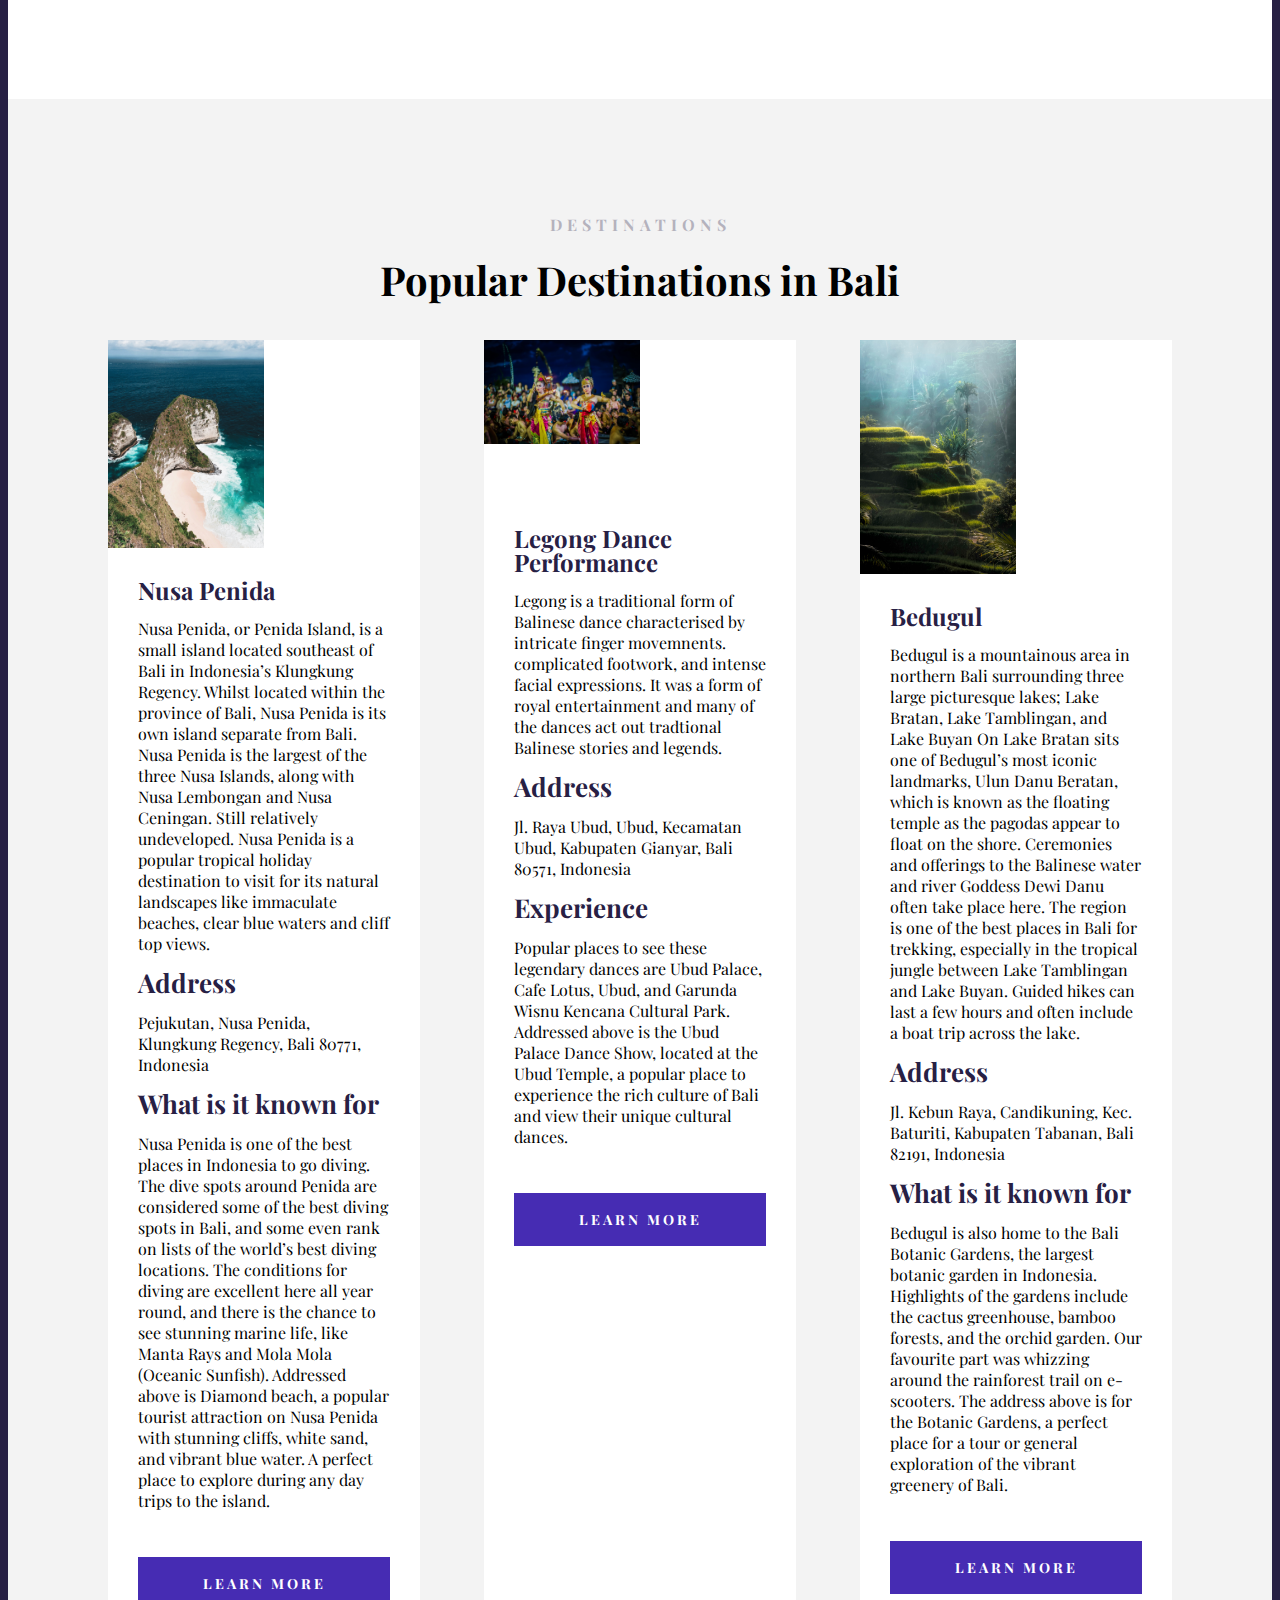
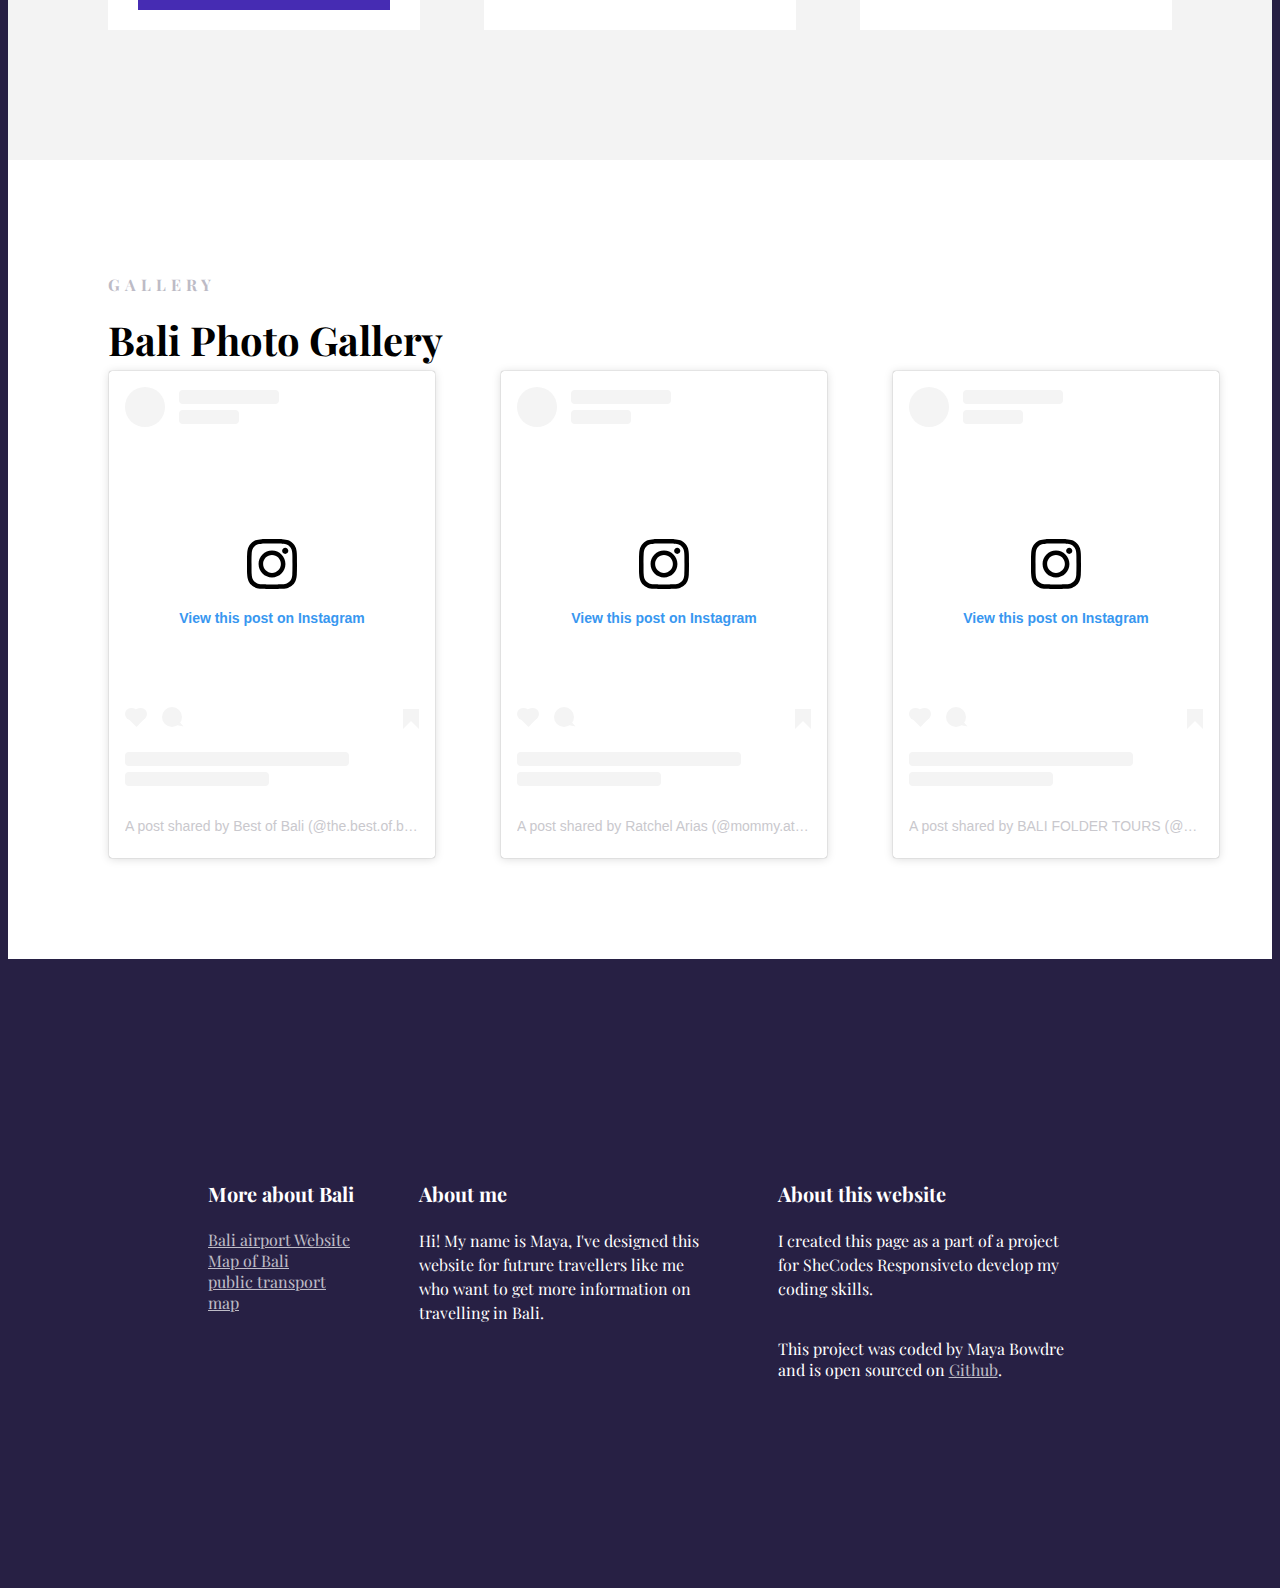
==== commit bc4ebd7a: "Added instagram embeds" ====
--- a/index.html
+++ b/index.html
@@ -209,6 +209,856 @@
             </div>
           </div>
         </section>
+        <section>
+          <h2>Gallery</h2>
+          <h3>Bali Photo Gallery</h3>
+          <div class="grid grid-3-columns">
+            <blockquote
+              class="instagram-media"
+              data-instgrm-permalink="https://www.instagram.com/p/C8ZNT8ep2z1/?utm_source=ig_embed&amp;utm_campaign=loading"
+              data-instgrm-version="14"
+              style="
+                background: #fff;
+                border: 0;
+                border-radius: 3px;
+                box-shadow: 0 0 1px 0 rgba(0, 0, 0, 0.5),
+                  0 1px 10px 0 rgba(0, 0, 0, 0.15);
+                margin: 1px;
+                max-width: 540px;
+                min-width: 326px;
+                padding: 0;
+                width: 99.375%;
+                width: -webkit-calc(100% - 2px);
+                width: calc(100% - 2px);
+              "
+            >
+              <div style="padding: 16px">
+                <a
+                  href="https://www.instagram.com/p/C8ZNT8ep2z1/?utm_source=ig_embed&amp;utm_campaign=loading"
+                  style="
+                    background: #ffffff;
+                    line-height: 0;
+                    padding: 0 0;
+                    text-align: center;
+                    text-decoration: none;
+                    width: 100%;
+                  "
+                  target="_blank"
+                >
+                  <div
+                    style="
+                      display: flex;
+                      flex-direction: row;
+                      align-items: center;
+                    "
+                  >
+                    <div
+                      style="
+                        background-color: #f4f4f4;
+                        border-radius: 50%;
+                        flex-grow: 0;
+                        height: 40px;
+                        margin-right: 14px;
+                        width: 40px;
+                      "
+                    ></div>
+                    <div
+                      style="
+                        display: flex;
+                        flex-direction: column;
+                        flex-grow: 1;
+                        justify-content: center;
+                      "
+                    >
+                      <div
+                        style="
+                          background-color: #f4f4f4;
+                          border-radius: 4px;
+                          flex-grow: 0;
+                          height: 14px;
+                          margin-bottom: 6px;
+                          width: 100px;
+                        "
+                      ></div>
+                      <div
+                        style="
+                          background-color: #f4f4f4;
+                          border-radius: 4px;
+                          flex-grow: 0;
+                          height: 14px;
+                          width: 60px;
+                        "
+                      ></div>
+                    </div>
+                  </div>
+                  <div style="padding: 19% 0"></div>
+                  <div
+                    style="
+                      display: block;
+                      height: 50px;
+                      margin: 0 auto 12px;
+                      width: 50px;
+                    "
+                  >
+                    <svg
+                      width="50px"
+                      height="50px"
+                      viewBox="0 0 60 60"
+                      version="1.1"
+                      xmlns="https://www.w3.org/2000/svg"
+                      xmlns:xlink="https://www.w3.org/1999/xlink"
+                    >
+                      <g
+                        stroke="none"
+                        stroke-width="1"
+                        fill="none"
+                        fill-rule="evenodd"
+                      >
+                        <g
+                          transform="translate(-511.000000, -20.000000)"
+                          fill="#000000"
+                        >
+                          <g>
+                            <path
+                              d="M556.869,30.41 C554.814,30.41 553.148,32.076 553.148,34.131 C553.148,36.186 554.814,37.852 556.869,37.852 C558.924,37.852 560.59,36.186 560.59,34.131 C560.59,32.076 558.924,30.41 556.869,30.41 M541,60.657 C535.114,60.657 530.342,55.887 530.342,50 C530.342,44.114 535.114,39.342 541,39.342 C546.887,39.342 551.658,44.114 551.658,50 C551.658,55.887 546.887,60.657 541,60.657 M541,33.886 C532.1,33.886 524.886,41.1 524.886,50 C524.886,58.899 532.1,66.113 541,66.113 C549.9,66.113 557.115,58.899 557.115,50 C557.115,41.1 549.9,33.886 541,33.886 M565.378,62.101 C565.244,65.022 564.756,66.606 564.346,67.663 C563.803,69.06 563.154,70.057 562.106,71.106 C561.058,72.155 560.06,72.803 558.662,73.347 C557.607,73.757 556.021,74.244 553.102,74.378 C549.944,74.521 548.997,74.552 541,74.552 C533.003,74.552 532.056,74.521 528.898,74.378 C525.979,74.244 524.393,73.757 523.338,73.347 C521.94,72.803 520.942,72.155 519.894,71.106 C518.846,70.057 518.197,69.06 517.654,67.663 C517.244,66.606 516.755,65.022 516.623,62.101 C516.479,58.943 516.448,57.996 516.448,50 C516.448,42.003 516.479,41.056 516.623,37.899 C516.755,34.978 517.244,33.391 517.654,32.338 C518.197,30.938 518.846,29.942 519.894,28.894 C520.942,27.846 521.94,27.196 523.338,26.654 C524.393,26.244 525.979,25.756 528.898,25.623 C532.057,25.479 533.004,25.448 541,25.448 C548.997,25.448 549.943,25.479 553.102,25.623 C556.021,25.756 557.607,26.244 558.662,26.654 C560.06,27.196 561.058,27.846 562.106,28.894 C563.154,29.942 563.803,30.938 564.346,32.338 C564.756,33.391 565.244,34.978 565.378,37.899 C565.522,41.056 565.552,42.003 565.552,50 C565.552,57.996 565.522,58.943 565.378,62.101 M570.82,37.631 C570.674,34.438 570.167,32.258 569.425,30.349 C568.659,28.377 567.633,26.702 565.965,25.035 C564.297,23.368 562.623,22.342 560.652,21.575 C558.743,20.834 556.562,20.326 553.369,20.18 C550.169,20.033 549.148,20 541,20 C532.853,20 531.831,20.033 528.631,20.18 C525.438,20.326 523.257,20.834 521.349,21.575 C519.376,22.342 517.703,23.368 516.035,25.035 C514.368,26.702 513.342,28.377 512.574,30.349 C511.834,32.258 511.326,34.438 511.181,37.631 C511.035,40.831 511,41.851 511,50 C511,58.147 511.035,59.17 511.181,62.369 C511.326,65.562 511.834,67.743 512.574,69.651 C513.342,71.625 514.368,73.296 516.035,74.965 C517.703,76.634 519.376,77.658 521.349,78.425 C523.257,79.167 525.438,79.673 528.631,79.82 C531.831,79.965 532.853,80.001 541,80.001 C549.148,80.001 550.169,79.965 553.369,79.82 C556.562,79.673 558.743,79.167 560.652,78.425 C562.623,77.658 564.297,76.634 565.965,74.965 C567.633,73.296 568.659,71.625 569.425,69.651 C570.167,67.743 570.674,65.562 570.82,62.369 C570.966,59.17 571,58.147 571,50 C571,41.851 570.966,40.831 570.82,37.631"
+                            ></path>
+                          </g>
+                        </g>
+                      </g>
+                    </svg>
+                  </div>
+                  <div style="padding-top: 8px">
+                    <div
+                      style="
+                        color: #3897f0;
+                        font-family: Arial, sans-serif;
+                        font-size: 14px;
+                        font-style: normal;
+                        font-weight: 550;
+                        line-height: 18px;
+                      "
+                    >
+                      View this post on Instagram
+                    </div>
+                  </div>
+                  <div style="padding: 12.5% 0"></div>
+                  <div
+                    style="
+                      display: flex;
+                      flex-direction: row;
+                      margin-bottom: 14px;
+                      align-items: center;
+                    "
+                  >
+                    <div>
+                      <div
+                        style="
+                          background-color: #f4f4f4;
+                          border-radius: 50%;
+                          height: 12.5px;
+                          width: 12.5px;
+                          transform: translateX(0px) translateY(7px);
+                        "
+                      ></div>
+                      <div
+                        style="
+                          background-color: #f4f4f4;
+                          height: 12.5px;
+                          transform: rotate(-45deg) translateX(3px)
+                            translateY(1px);
+                          width: 12.5px;
+                          flex-grow: 0;
+                          margin-right: 14px;
+                          margin-left: 2px;
+                        "
+                      ></div>
+                      <div
+                        style="
+                          background-color: #f4f4f4;
+                          border-radius: 50%;
+                          height: 12.5px;
+                          width: 12.5px;
+                          transform: translateX(9px) translateY(-18px);
+                        "
+                      ></div>
+                    </div>
+                    <div style="margin-left: 8px">
+                      <div
+                        style="
+                          background-color: #f4f4f4;
+                          border-radius: 50%;
+                          flex-grow: 0;
+                          height: 20px;
+                          width: 20px;
+                        "
+                      ></div>
+                      <div
+                        style="
+                          width: 0;
+                          height: 0;
+                          border-top: 2px solid transparent;
+                          border-left: 6px solid #f4f4f4;
+                          border-bottom: 2px solid transparent;
+                          transform: translateX(16px) translateY(-4px)
+                            rotate(30deg);
+                        "
+                      ></div>
+                    </div>
+                    <div style="margin-left: auto">
+                      <div
+                        style="
+                          width: 0px;
+                          border-top: 8px solid #f4f4f4;
+                          border-right: 8px solid transparent;
+                          transform: translateY(16px);
+                        "
+                      ></div>
+                      <div
+                        style="
+                          background-color: #f4f4f4;
+                          flex-grow: 0;
+                          height: 12px;
+                          width: 16px;
+                          transform: translateY(-4px);
+                        "
+                      ></div>
+                      <div
+                        style="
+                          width: 0;
+                          height: 0;
+                          border-top: 8px solid #f4f4f4;
+                          border-left: 8px solid transparent;
+                          transform: translateY(-4px) translateX(8px);
+                        "
+                      ></div>
+                    </div>
+                  </div>
+                  <div
+                    style="
+                      display: flex;
+                      flex-direction: column;
+                      flex-grow: 1;
+                      justify-content: center;
+                      margin-bottom: 24px;
+                    "
+                  >
+                    <div
+                      style="
+                        background-color: #f4f4f4;
+                        border-radius: 4px;
+                        flex-grow: 0;
+                        height: 14px;
+                        margin-bottom: 6px;
+                        width: 224px;
+                      "
+                    ></div>
+                    <div
+                      style="
+                        background-color: #f4f4f4;
+                        border-radius: 4px;
+                        flex-grow: 0;
+                        height: 14px;
+                        width: 144px;
+                      "
+                    ></div></div
+                ></a>
+                <p
+                  style="
+                    color: #c9c8cd;
+                    font-family: Arial, sans-serif;
+                    font-size: 14px;
+                    line-height: 17px;
+                    margin-bottom: 0;
+                    margin-top: 8px;
+                    overflow: hidden;
+                    padding: 8px 0 7px;
+                    text-align: center;
+                    text-overflow: ellipsis;
+                    white-space: nowrap;
+                  "
+                >
+                  <a
+                    href="https://www.instagram.com/p/C8ZNT8ep2z1/?utm_source=ig_embed&amp;utm_campaign=loading"
+                    style="
+                      color: #c9c8cd;
+                      font-family: Arial, sans-serif;
+                      font-size: 14px;
+                      font-style: normal;
+                      font-weight: normal;
+                      line-height: 17px;
+                      text-decoration: none;
+                    "
+                    target="_blank"
+                    >A post shared by Best of Bali (@the.best.of.bali)</a
+                  >
+                </p>
+              </div>
+            </blockquote>
+            <blockquote
+              class="instagram-media"
+              data-instgrm-permalink="https://www.instagram.com/p/C-aRDLVPy78/?utm_source=ig_embed&amp;utm_campaign=loading"
+              data-instgrm-version="14"
+              style="
+                background: #fff;
+                border: 0;
+                border-radius: 3px;
+                box-shadow: 0 0 1px 0 rgba(0, 0, 0, 0.5),
+                  0 1px 10px 0 rgba(0, 0, 0, 0.15);
+                margin: 1px;
+                max-width: 540px;
+                min-width: 326px;
+                padding: 0;
+                width: 99.375%;
+                width: -webkit-calc(100% - 2px);
+                width: calc(100% - 2px);
+              "
+            >
+              <div style="padding: 16px">
+                <a
+                  href="https://www.instagram.com/p/C-aRDLVPy78/?utm_source=ig_embed&amp;utm_campaign=loading"
+                  style="
+                    background: #ffffff;
+                    line-height: 0;
+                    padding: 0 0;
+                    text-align: center;
+                    text-decoration: none;
+                    width: 100%;
+                  "
+                  target="_blank"
+                >
+                  <div
+                    style="
+                      display: flex;
+                      flex-direction: row;
+                      align-items: center;
+                    "
+                  >
+                    <div
+                      style="
+                        background-color: #f4f4f4;
+                        border-radius: 50%;
+                        flex-grow: 0;
+                        height: 40px;
+                        margin-right: 14px;
+                        width: 40px;
+                      "
+                    ></div>
+                    <div
+                      style="
+                        display: flex;
+                        flex-direction: column;
+                        flex-grow: 1;
+                        justify-content: center;
+                      "
+                    >
+                      <div
+                        style="
+                          background-color: #f4f4f4;
+                          border-radius: 4px;
+                          flex-grow: 0;
+                          height: 14px;
+                          margin-bottom: 6px;
+                          width: 100px;
+                        "
+                      ></div>
+                      <div
+                        style="
+                          background-color: #f4f4f4;
+                          border-radius: 4px;
+                          flex-grow: 0;
+                          height: 14px;
+                          width: 60px;
+                        "
+                      ></div>
+                    </div>
+                  </div>
+                  <div style="padding: 19% 0"></div>
+                  <div
+                    style="
+                      display: block;
+                      height: 50px;
+                      margin: 0 auto 12px;
+                      width: 50px;
+                    "
+                  >
+                    <svg
+                      width="50px"
+                      height="50px"
+                      viewBox="0 0 60 60"
+                      version="1.1"
+                      xmlns="https://www.w3.org/2000/svg"
+                      xmlns:xlink="https://www.w3.org/1999/xlink"
+                    >
+                      <g
+                        stroke="none"
+                        stroke-width="1"
+                        fill="none"
+                        fill-rule="evenodd"
+                      >
+                        <g
+                          transform="translate(-511.000000, -20.000000)"
+                          fill="#000000"
+                        >
+                          <g>
+                            <path
+                              d="M556.869,30.41 C554.814,30.41 553.148,32.076 553.148,34.131 C553.148,36.186 554.814,37.852 556.869,37.852 C558.924,37.852 560.59,36.186 560.59,34.131 C560.59,32.076 558.924,30.41 556.869,30.41 M541,60.657 C535.114,60.657 530.342,55.887 530.342,50 C530.342,44.114 535.114,39.342 541,39.342 C546.887,39.342 551.658,44.114 551.658,50 C551.658,55.887 546.887,60.657 541,60.657 M541,33.886 C532.1,33.886 524.886,41.1 524.886,50 C524.886,58.899 532.1,66.113 541,66.113 C549.9,66.113 557.115,58.899 557.115,50 C557.115,41.1 549.9,33.886 541,33.886 M565.378,62.101 C565.244,65.022 564.756,66.606 564.346,67.663 C563.803,69.06 563.154,70.057 562.106,71.106 C561.058,72.155 560.06,72.803 558.662,73.347 C557.607,73.757 556.021,74.244 553.102,74.378 C549.944,74.521 548.997,74.552 541,74.552 C533.003,74.552 532.056,74.521 528.898,74.378 C525.979,74.244 524.393,73.757 523.338,73.347 C521.94,72.803 520.942,72.155 519.894,71.106 C518.846,70.057 518.197,69.06 517.654,67.663 C517.244,66.606 516.755,65.022 516.623,62.101 C516.479,58.943 516.448,57.996 516.448,50 C516.448,42.003 516.479,41.056 516.623,37.899 C516.755,34.978 517.244,33.391 517.654,32.338 C518.197,30.938 518.846,29.942 519.894,28.894 C520.942,27.846 521.94,27.196 523.338,26.654 C524.393,26.244 525.979,25.756 528.898,25.623 C532.057,25.479 533.004,25.448 541,25.448 C548.997,25.448 549.943,25.479 553.102,25.623 C556.021,25.756 557.607,26.244 558.662,26.654 C560.06,27.196 561.058,27.846 562.106,28.894 C563.154,29.942 563.803,30.938 564.346,32.338 C564.756,33.391 565.244,34.978 565.378,37.899 C565.522,41.056 565.552,42.003 565.552,50 C565.552,57.996 565.522,58.943 565.378,62.101 M570.82,37.631 C570.674,34.438 570.167,32.258 569.425,30.349 C568.659,28.377 567.633,26.702 565.965,25.035 C564.297,23.368 562.623,22.342 560.652,21.575 C558.743,20.834 556.562,20.326 553.369,20.18 C550.169,20.033 549.148,20 541,20 C532.853,20 531.831,20.033 528.631,20.18 C525.438,20.326 523.257,20.834 521.349,21.575 C519.376,22.342 517.703,23.368 516.035,25.035 C514.368,26.702 513.342,28.377 512.574,30.349 C511.834,32.258 511.326,34.438 511.181,37.631 C511.035,40.831 511,41.851 511,50 C511,58.147 511.035,59.17 511.181,62.369 C511.326,65.562 511.834,67.743 512.574,69.651 C513.342,71.625 514.368,73.296 516.035,74.965 C517.703,76.634 519.376,77.658 521.349,78.425 C523.257,79.167 525.438,79.673 528.631,79.82 C531.831,79.965 532.853,80.001 541,80.001 C549.148,80.001 550.169,79.965 553.369,79.82 C556.562,79.673 558.743,79.167 560.652,78.425 C562.623,77.658 564.297,76.634 565.965,74.965 C567.633,73.296 568.659,71.625 569.425,69.651 C570.167,67.743 570.674,65.562 570.82,62.369 C570.966,59.17 571,58.147 571,50 C571,41.851 570.966,40.831 570.82,37.631"
+                            ></path>
+                          </g>
+                        </g>
+                      </g>
+                    </svg>
+                  </div>
+                  <div style="padding-top: 8px">
+                    <div
+                      style="
+                        color: #3897f0;
+                        font-family: Arial, sans-serif;
+                        font-size: 14px;
+                        font-style: normal;
+                        font-weight: 550;
+                        line-height: 18px;
+                      "
+                    >
+                      View this post on Instagram
+                    </div>
+                  </div>
+                  <div style="padding: 12.5% 0"></div>
+                  <div
+                    style="
+                      display: flex;
+                      flex-direction: row;
+                      margin-bottom: 14px;
+                      align-items: center;
+                    "
+                  >
+                    <div>
+                      <div
+                        style="
+                          background-color: #f4f4f4;
+                          border-radius: 50%;
+                          height: 12.5px;
+                          width: 12.5px;
+                          transform: translateX(0px) translateY(7px);
+                        "
+                      ></div>
+                      <div
+                        style="
+                          background-color: #f4f4f4;
+                          height: 12.5px;
+                          transform: rotate(-45deg) translateX(3px)
+                            translateY(1px);
+                          width: 12.5px;
+                          flex-grow: 0;
+                          margin-right: 14px;
+                          margin-left: 2px;
+                        "
+                      ></div>
+                      <div
+                        style="
+                          background-color: #f4f4f4;
+                          border-radius: 50%;
+                          height: 12.5px;
+                          width: 12.5px;
+                          transform: translateX(9px) translateY(-18px);
+                        "
+                      ></div>
+                    </div>
+                    <div style="margin-left: 8px">
+                      <div
+                        style="
+                          background-color: #f4f4f4;
+                          border-radius: 50%;
+                          flex-grow: 0;
+                          height: 20px;
+                          width: 20px;
+                        "
+                      ></div>
+                      <div
+                        style="
+                          width: 0;
+                          height: 0;
+                          border-top: 2px solid transparent;
+                          border-left: 6px solid #f4f4f4;
+                          border-bottom: 2px solid transparent;
+                          transform: translateX(16px) translateY(-4px)
+                            rotate(30deg);
+                        "
+                      ></div>
+                    </div>
+                    <div style="margin-left: auto">
+                      <div
+                        style="
+                          width: 0px;
+                          border-top: 8px solid #f4f4f4;
+                          border-right: 8px solid transparent;
+                          transform: translateY(16px);
+                        "
+                      ></div>
+                      <div
+                        style="
+                          background-color: #f4f4f4;
+                          flex-grow: 0;
+                          height: 12px;
+                          width: 16px;
+                          transform: translateY(-4px);
+                        "
+                      ></div>
+                      <div
+                        style="
+                          width: 0;
+                          height: 0;
+                          border-top: 8px solid #f4f4f4;
+                          border-left: 8px solid transparent;
+                          transform: translateY(-4px) translateX(8px);
+                        "
+                      ></div>
+                    </div>
+                  </div>
+                  <div
+                    style="
+                      display: flex;
+                      flex-direction: column;
+                      flex-grow: 1;
+                      justify-content: center;
+                      margin-bottom: 24px;
+                    "
+                  >
+                    <div
+                      style="
+                        background-color: #f4f4f4;
+                        border-radius: 4px;
+                        flex-grow: 0;
+                        height: 14px;
+                        margin-bottom: 6px;
+                        width: 224px;
+                      "
+                    ></div>
+                    <div
+                      style="
+                        background-color: #f4f4f4;
+                        border-radius: 4px;
+                        flex-grow: 0;
+                        height: 14px;
+                        width: 144px;
+                      "
+                    ></div></div
+                ></a>
+                <p
+                  style="
+                    color: #c9c8cd;
+                    font-family: Arial, sans-serif;
+                    font-size: 14px;
+                    line-height: 17px;
+                    margin-bottom: 0;
+                    margin-top: 8px;
+                    overflow: hidden;
+                    padding: 8px 0 7px;
+                    text-align: center;
+                    text-overflow: ellipsis;
+                    white-space: nowrap;
+                  "
+                >
+                  <a
+                    href="https://www.instagram.com/p/C-aRDLVPy78/?utm_source=ig_embed&amp;utm_campaign=loading"
+                    style="
+                      color: #c9c8cd;
+                      font-family: Arial, sans-serif;
+                      font-size: 14px;
+                      font-style: normal;
+                      font-weight: normal;
+                      line-height: 17px;
+                      text-decoration: none;
+                    "
+                    target="_blank"
+                    >A post shared by Ratchel Arias (@mommy.atchie)</a
+                  >
+                </p>
+              </div>
+            </blockquote>
+            <blockquote
+              class="instagram-media"
+              data-instgrm-permalink="https://www.instagram.com/p/C52SVbIyku2/?utm_source=ig_embed&amp;utm_campaign=loading"
+              data-instgrm-version="14"
+              style="
+                background: #fff;
+                border: 0;
+                border-radius: 3px;
+                box-shadow: 0 0 1px 0 rgba(0, 0, 0, 0.5),
+                  0 1px 10px 0 rgba(0, 0, 0, 0.15);
+                margin: 1px;
+                max-width: 540px;
+                min-width: 326px;
+                padding: 0;
+                width: 99.375%;
+                width: -webkit-calc(100% - 2px);
+                width: calc(100% - 2px);
+              "
+            >
+              <div style="padding: 16px">
+                <a
+                  href="https://www.instagram.com/p/C52SVbIyku2/?utm_source=ig_embed&amp;utm_campaign=loading"
+                  style="
+                    background: #ffffff;
+                    line-height: 0;
+                    padding: 0 0;
+                    text-align: center;
+                    text-decoration: none;
+                    width: 100%;
+                  "
+                  target="_blank"
+                >
+                  <div
+                    style="
+                      display: flex;
+                      flex-direction: row;
+                      align-items: center;
+                    "
+                  >
+                    <div
+                      style="
+                        background-color: #f4f4f4;
+                        border-radius: 50%;
+                        flex-grow: 0;
+                        height: 40px;
+                        margin-right: 14px;
+                        width: 40px;
+                      "
+                    ></div>
+                    <div
+                      style="
+                        display: flex;
+                        flex-direction: column;
+                        flex-grow: 1;
+                        justify-content: center;
+                      "
+                    >
+                      <div
+                        style="
+                          background-color: #f4f4f4;
+                          border-radius: 4px;
+                          flex-grow: 0;
+                          height: 14px;
+                          margin-bottom: 6px;
+                          width: 100px;
+                        "
+                      ></div>
+                      <div
+                        style="
+                          background-color: #f4f4f4;
+                          border-radius: 4px;
+                          flex-grow: 0;
+                          height: 14px;
+                          width: 60px;
+                        "
+                      ></div>
+                    </div>
+                  </div>
+                  <div style="padding: 19% 0"></div>
+                  <div
+                    style="
+                      display: block;
+                      height: 50px;
+                      margin: 0 auto 12px;
+                      width: 50px;
+                    "
+                  >
+                    <svg
+                      width="50px"
+                      height="50px"
+                      viewBox="0 0 60 60"
+                      version="1.1"
+                      xmlns="https://www.w3.org/2000/svg"
+                      xmlns:xlink="https://www.w3.org/1999/xlink"
+                    >
+                      <g
+                        stroke="none"
+                        stroke-width="1"
+                        fill="none"
+                        fill-rule="evenodd"
+                      >
+                        <g
+                          transform="translate(-511.000000, -20.000000)"
+                          fill="#000000"
+                        >
+                          <g>
+                            <path
+                              d="M556.869,30.41 C554.814,30.41 553.148,32.076 553.148,34.131 C553.148,36.186 554.814,37.852 556.869,37.852 C558.924,37.852 560.59,36.186 560.59,34.131 C560.59,32.076 558.924,30.41 556.869,30.41 M541,60.657 C535.114,60.657 530.342,55.887 530.342,50 C530.342,44.114 535.114,39.342 541,39.342 C546.887,39.342 551.658,44.114 551.658,50 C551.658,55.887 546.887,60.657 541,60.657 M541,33.886 C532.1,33.886 524.886,41.1 524.886,50 C524.886,58.899 532.1,66.113 541,66.113 C549.9,66.113 557.115,58.899 557.115,50 C557.115,41.1 549.9,33.886 541,33.886 M565.378,62.101 C565.244,65.022 564.756,66.606 564.346,67.663 C563.803,69.06 563.154,70.057 562.106,71.106 C561.058,72.155 560.06,72.803 558.662,73.347 C557.607,73.757 556.021,74.244 553.102,74.378 C549.944,74.521 548.997,74.552 541,74.552 C533.003,74.552 532.056,74.521 528.898,74.378 C525.979,74.244 524.393,73.757 523.338,73.347 C521.94,72.803 520.942,72.155 519.894,71.106 C518.846,70.057 518.197,69.06 517.654,67.663 C517.244,66.606 516.755,65.022 516.623,62.101 C516.479,58.943 516.448,57.996 516.448,50 C516.448,42.003 516.479,41.056 516.623,37.899 C516.755,34.978 517.244,33.391 517.654,32.338 C518.197,30.938 518.846,29.942 519.894,28.894 C520.942,27.846 521.94,27.196 523.338,26.654 C524.393,26.244 525.979,25.756 528.898,25.623 C532.057,25.479 533.004,25.448 541,25.448 C548.997,25.448 549.943,25.479 553.102,25.623 C556.021,25.756 557.607,26.244 558.662,26.654 C560.06,27.196 561.058,27.846 562.106,28.894 C563.154,29.942 563.803,30.938 564.346,32.338 C564.756,33.391 565.244,34.978 565.378,37.899 C565.522,41.056 565.552,42.003 565.552,50 C565.552,57.996 565.522,58.943 565.378,62.101 M570.82,37.631 C570.674,34.438 570.167,32.258 569.425,30.349 C568.659,28.377 567.633,26.702 565.965,25.035 C564.297,23.368 562.623,22.342 560.652,21.575 C558.743,20.834 556.562,20.326 553.369,20.18 C550.169,20.033 549.148,20 541,20 C532.853,20 531.831,20.033 528.631,20.18 C525.438,20.326 523.257,20.834 521.349,21.575 C519.376,22.342 517.703,23.368 516.035,25.035 C514.368,26.702 513.342,28.377 512.574,30.349 C511.834,32.258 511.326,34.438 511.181,37.631 C511.035,40.831 511,41.851 511,50 C511,58.147 511.035,59.17 511.181,62.369 C511.326,65.562 511.834,67.743 512.574,69.651 C513.342,71.625 514.368,73.296 516.035,74.965 C517.703,76.634 519.376,77.658 521.349,78.425 C523.257,79.167 525.438,79.673 528.631,79.82 C531.831,79.965 532.853,80.001 541,80.001 C549.148,80.001 550.169,79.965 553.369,79.82 C556.562,79.673 558.743,79.167 560.652,78.425 C562.623,77.658 564.297,76.634 565.965,74.965 C567.633,73.296 568.659,71.625 569.425,69.651 C570.167,67.743 570.674,65.562 570.82,62.369 C570.966,59.17 571,58.147 571,50 C571,41.851 570.966,40.831 570.82,37.631"
+                            ></path>
+                          </g>
+                        </g>
+                      </g>
+                    </svg>
+                  </div>
+                  <div style="padding-top: 8px">
+                    <div
+                      style="
+                        color: #3897f0;
+                        font-family: Arial, sans-serif;
+                        font-size: 14px;
+                        font-style: normal;
+                        font-weight: 550;
+                        line-height: 18px;
+                      "
+                    >
+                      View this post on Instagram
+                    </div>
+                  </div>
+                  <div style="padding: 12.5% 0"></div>
+                  <div
+                    style="
+                      display: flex;
+                      flex-direction: row;
+                      margin-bottom: 14px;
+                      align-items: center;
+                    "
+                  >
+                    <div>
+                      <div
+                        style="
+                          background-color: #f4f4f4;
+                          border-radius: 50%;
+                          height: 12.5px;
+                          width: 12.5px;
+                          transform: translateX(0px) translateY(7px);
+                        "
+                      ></div>
+                      <div
+                        style="
+                          background-color: #f4f4f4;
+                          height: 12.5px;
+                          transform: rotate(-45deg) translateX(3px)
+                            translateY(1px);
+                          width: 12.5px;
+                          flex-grow: 0;
+                          margin-right: 14px;
+                          margin-left: 2px;
+                        "
+                      ></div>
+                      <div
+                        style="
+                          background-color: #f4f4f4;
+                          border-radius: 50%;
+                          height: 12.5px;
+                          width: 12.5px;
+                          transform: translateX(9px) translateY(-18px);
+                        "
+                      ></div>
+                    </div>
+                    <div style="margin-left: 8px">
+                      <div
+                        style="
+                          background-color: #f4f4f4;
+                          border-radius: 50%;
+                          flex-grow: 0;
+                          height: 20px;
+                          width: 20px;
+                        "
+                      ></div>
+                      <div
+                        style="
+                          width: 0;
+                          height: 0;
+                          border-top: 2px solid transparent;
+                          border-left: 6px solid #f4f4f4;
+                          border-bottom: 2px solid transparent;
+                          transform: translateX(16px) translateY(-4px)
+                            rotate(30deg);
+                        "
+                      ></div>
+                    </div>
+                    <div style="margin-left: auto">
+                      <div
+                        style="
+                          width: 0px;
+                          border-top: 8px solid #f4f4f4;
+                          border-right: 8px solid transparent;
+                          transform: translateY(16px);
+                        "
+                      ></div>
+                      <div
+                        style="
+                          background-color: #f4f4f4;
+                          flex-grow: 0;
+                          height: 12px;
+                          width: 16px;
+                          transform: translateY(-4px);
+                        "
+                      ></div>
+                      <div
+                        style="
+                          width: 0;
+                          height: 0;
+                          border-top: 8px solid #f4f4f4;
+                          border-left: 8px solid transparent;
+                          transform: translateY(-4px) translateX(8px);
+                        "
+                      ></div>
+                    </div>
+                  </div>
+                  <div
+                    style="
+                      display: flex;
+                      flex-direction: column;
+                      flex-grow: 1;
+                      justify-content: center;
+                      margin-bottom: 24px;
+                    "
+                  >
+                    <div
+                      style="
+                        background-color: #f4f4f4;
+                        border-radius: 4px;
+                        flex-grow: 0;
+                        height: 14px;
+                        margin-bottom: 6px;
+                        width: 224px;
+                      "
+                    ></div>
+                    <div
+                      style="
+                        background-color: #f4f4f4;
+                        border-radius: 4px;
+                        flex-grow: 0;
+                        height: 14px;
+                        width: 144px;
+                      "
+                    ></div></div
+                ></a>
+                <p
+                  style="
+                    color: #c9c8cd;
+                    font-family: Arial, sans-serif;
+                    font-size: 14px;
+                    line-height: 17px;
+                    margin-bottom: 0;
+                    margin-top: 8px;
+                    overflow: hidden;
+                    padding: 8px 0 7px;
+                    text-align: center;
+                    text-overflow: ellipsis;
+                    white-space: nowrap;
+                  "
+                >
+                  <a
+                    href="https://www.instagram.com/p/C52SVbIyku2/?utm_source=ig_embed&amp;utm_campaign=loading"
+                    style="
+                      color: #c9c8cd;
+                      font-family: Arial, sans-serif;
+                      font-size: 14px;
+                      font-style: normal;
+                      font-weight: normal;
+                      line-height: 17px;
+                      text-decoration: none;
+                    "
+                    target="_blank"
+                    >A post shared by BALI FOLDER TOURS (@balifolder)</a
+                  >
+                </p>
+              </div>
+            </blockquote>
+            <script async src="//www.instagram.com/embed.js"></script>
+          </div>
+        </section>
       </main>
 
       <footer>
